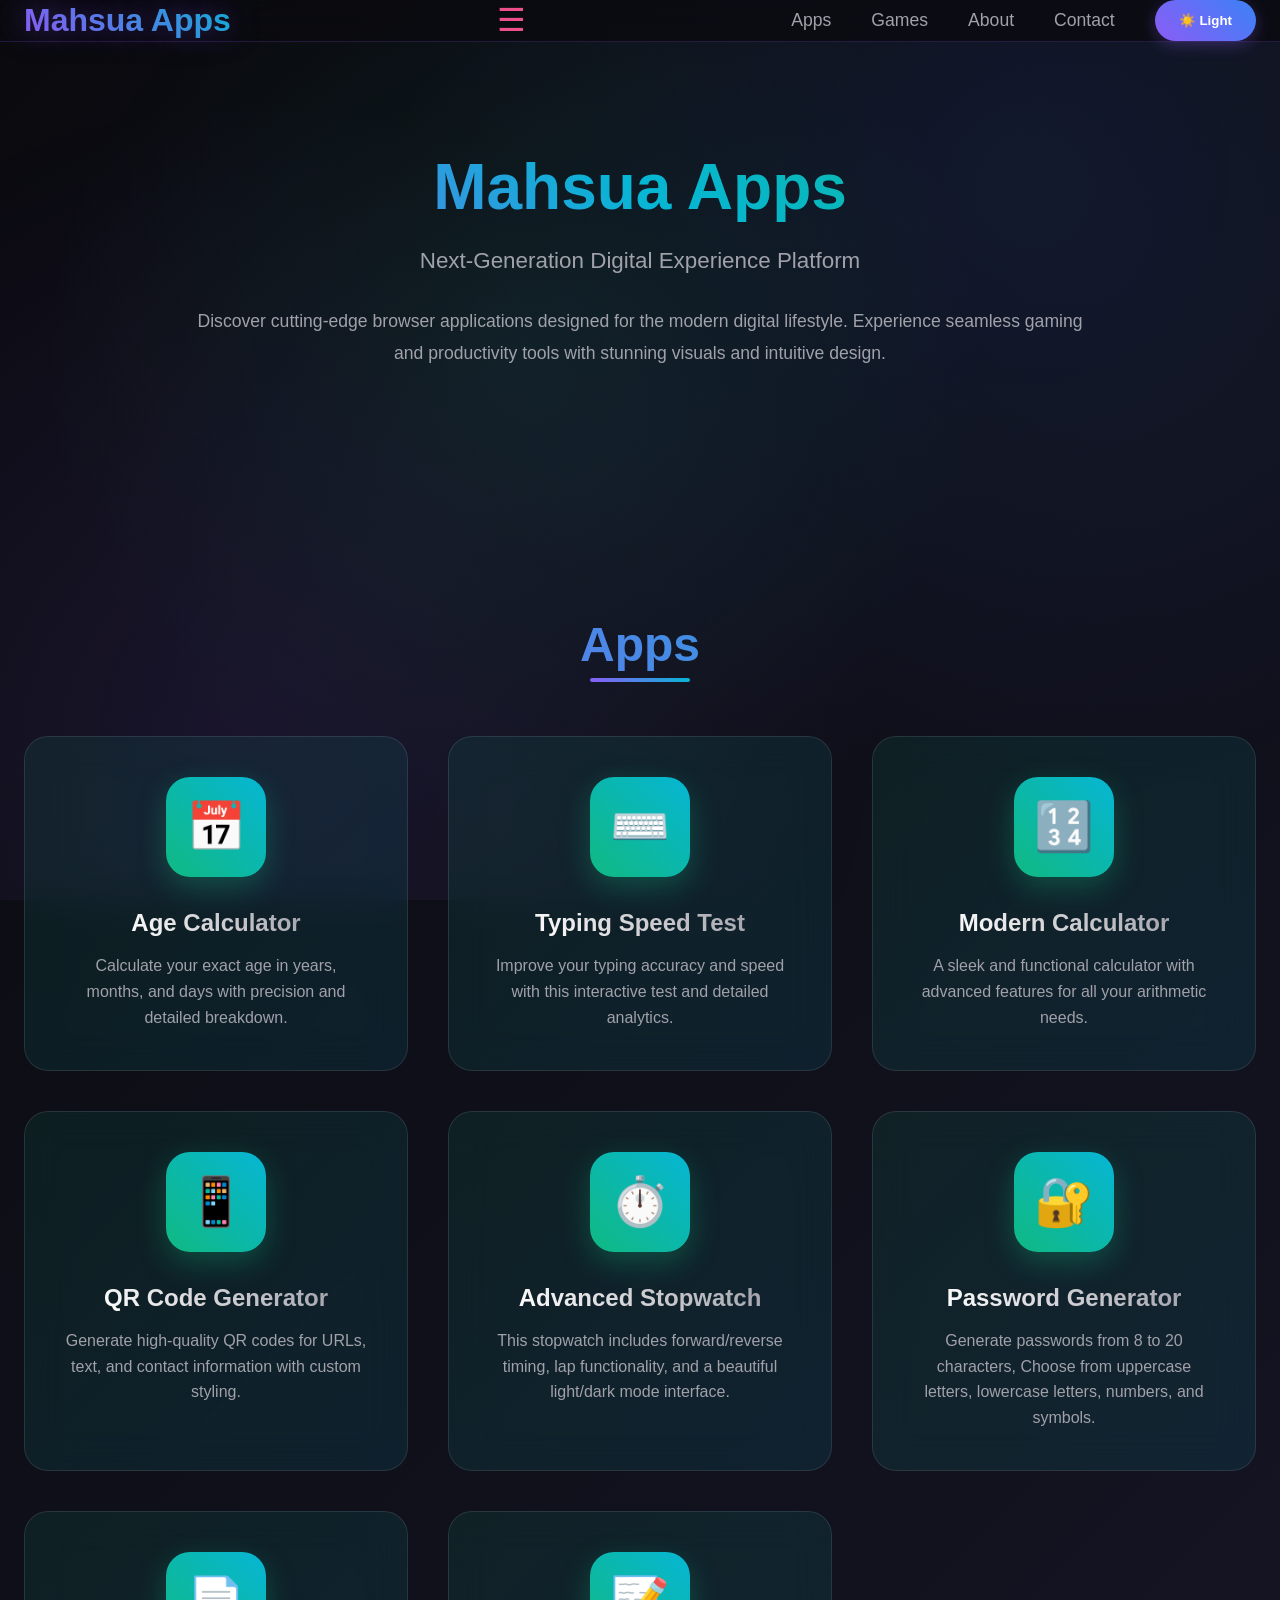
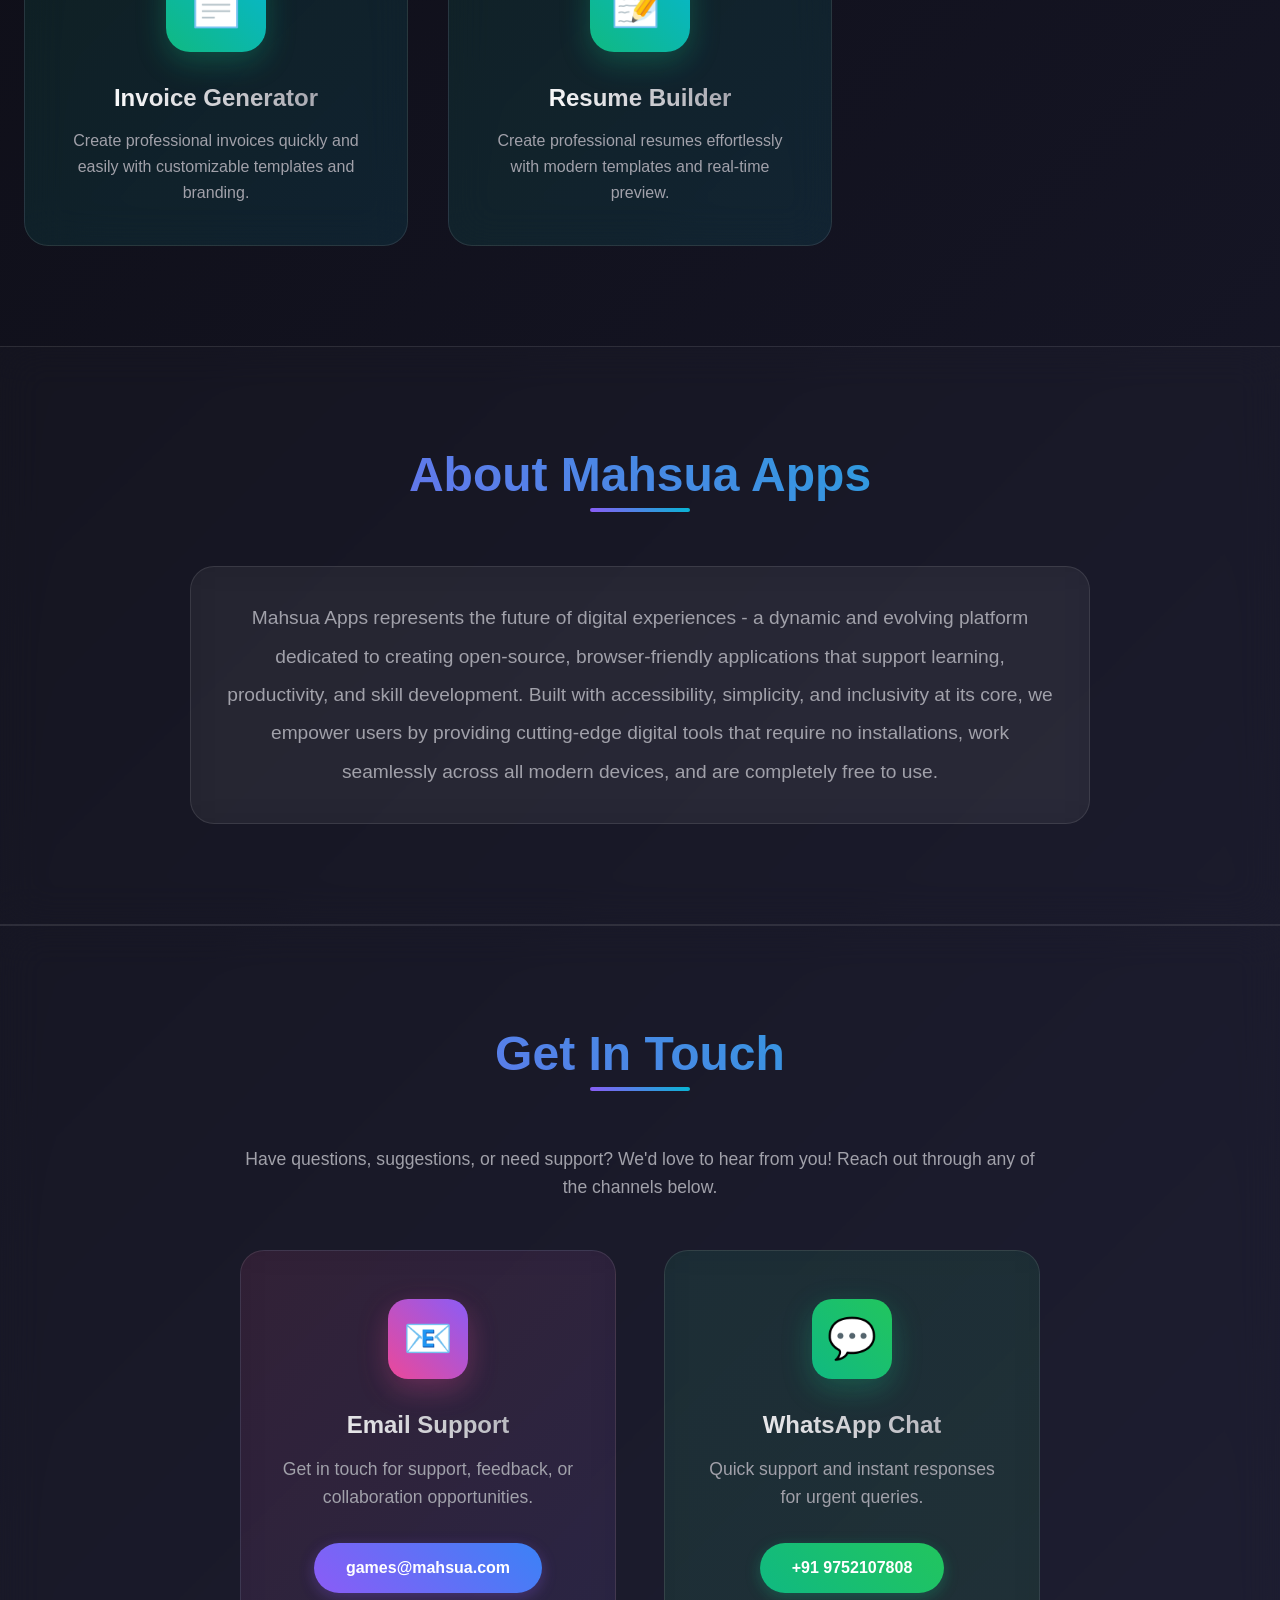
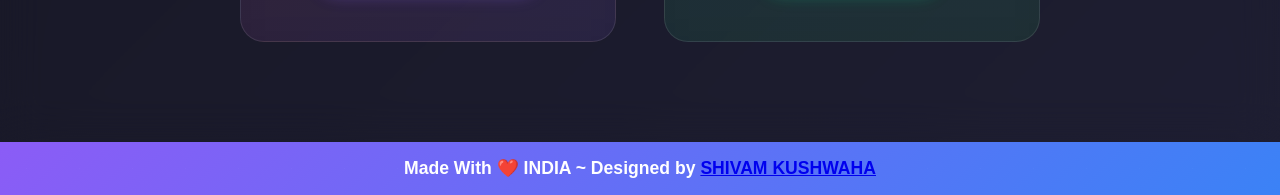
==== index.html @ de377f22 "Added Project" ====
<!DOCTYPE html>
<html lang="en">
<head>
    <meta charset="UTF-8">
    <meta name="viewport" content="width=device-width, initial-scale=1.0">
    <title>Apps ❤️ mahsua.com</title>
    <link rel="icon" href="./favicon.png" type="image/svg+xml">
    <link rel="stylesheet" href="style.css">
</head>
<body data-theme="dark">
    <!-- Header -->
    <header>
        <nav class="container">
            <div class="logo">Mahsua Apps</div>

            <button class="hamburger" onclick="toggleMobileMenu()" style=" color: #ee508c; ">☰</button>
            <ul class="nav-links" id="navMenu">
                <li><a href="#apps">Apps</a></li>
                <li><a href="https://games.mahsua.com/">Games</a></li>
                <li><a href="#about">About</a></li>
                <li><a href="#contact">Contact</a></li>
                <li><button class="theme-toggle" onclick="toggleTheme()">🌙 Dark</button></li>
            </ul>
        </nav>
    </header>

    <!-- Hero Section -->
    <section class="hero">
        <div class="container">
            <h1>Mahsua Apps</h1>
            <p class="subtitle">Next-Generation Digital Experience Platform</p>
            <p class="description">
                Discover cutting-edge browser applications designed for the modern digital lifestyle. 
                Experience seamless gaming and productivity tools with stunning visuals and intuitive design.
            </p>
        </div>
    </section>

    <!-- Tools Section -->
    <section id="apps">
        <div class="container">
            <h2 class="section-title">Apps</h2>
            <div class="grid">
                <!-- Age Calculator -->
                <a href="./age-calculator/index.html" class="card tool">
                    <div class="icon-box tool age-calculator"></div>
                    <h3>Age Calculator</h3>
                    <p>Calculate your exact age in years, months, and days with precision and detailed breakdown.</p>
                </a>

                <!-- Typing Speed Test -->
                <a href="./typing-speed-test/index.html" class="card tool">
                    <div class="icon-box tool typing-speed"></div>
                    <h3>Typing Speed Test</h3>
                    <p>Improve your typing accuracy and speed with this interactive test and detailed analytics.</p>
                </a>

                <!-- Modern Calculator -->
                <a href="./modern-calculator/index.html" class="card tool">
                    <div class="icon-box tool modern-calculator"></div>
                    <h3>Modern Calculator</h3>
                    <p>A sleek and functional calculator with advanced features for all your arithmetic needs.</p>
                </a>

                <!-- QR Code Generator -->
                <a href="./qr-code-generator/index.html" class="card tool">
                    <div class="icon-box tool qr-code"></div>
                    <h3>QR Code Generator</h3>
                    <p>Generate high-quality QR codes for URLs, text, and contact information with custom styling.</p>
                </a>

                <!-- QR Code Generator -->
                <a href="./advanced-stopwatch/index.html" class="card tool">
                    <div class="icon-box tool stop-watch"></div>
                    <h3>Advanced Stopwatch</h3>
                    <p>This stopwatch includes forward/reverse timing, lap functionality, and a beautiful light/dark mode interface.</p>
                </a>

                <!-- Password Generator -->
                <a href="./password-generator/index.html" class="card tool">
                    <div class="icon-box tool password-generator"></div>
                    <h3>Password Generator</h3>
                    <p>Generate passwords from 8 to 20 characters, Choose from uppercase letters, lowercase letters, numbers, and symbols.</p>
                </a>

                <!-- Invoice Generator -->
                <a href="./invoice/index.html" class="card tool">
                    <div class="icon-box tool invoice-generator"></div>
                    <h3>Invoice Generator</h3>
                    <p>Create professional invoices quickly and easily with customizable templates and branding.</p>
                </a>

                <!-- Resume Builder -->
                <a href="./resume-builder/index.html" class="card tool">
                    <div class="icon-box tool resume-builder"></div>
                    <h3>Resume Builder</h3>
                    <p>Create professional resumes effortlessly with modern templates and real-time preview.</p>
                </a>

            </div>
        </div>
    </section>

    <!-- About Section -->
    <section id="about" class="about">
        <div class="container">
            <h2 class="section-title">About Mahsua Apps</h2>
            <div class="about-content">
                <p>Mahsua Apps represents the future of digital experiences - a dynamic and evolving platform dedicated to creating open-source, browser-friendly applications that support learning, productivity, and skill development. Built with accessibility, simplicity, and inclusivity at its core, we empower users by providing cutting-edge digital tools that require no installations, work seamlessly across all modern devices, and are completely free to use.</p>
            </div>
        </div>
    </section>

    <!-- Contact Section -->
    <section id="contact" class="contact">
        <div class="container">
            <h2 class="section-title">Get In Touch</h2>
            <div class="contact-content">
                <p class="contact-info">Have questions, suggestions, or need support? We'd love to hear from you! Reach out through any of the channels below.</p>
                
                <div class="contact-grid">
                    <!-- Email Card -->
                    <div class="contact-card email">
                        <div class="contact-icon email">📧</div>
                        <h3>Email Support</h3>
                        <p class="contact-info">Get in touch for support, feedback, or collaboration opportunities.</p>
                        <a href="mailto:games@mahsua.com" class="contact-link">games@mahsua.com</a>
                    </div>

                    <!-- WhatsApp Card -->
                    <div class="contact-card whatsapp">
                        <div class="contact-icon whatsapp">💬</div>
                        <h3>WhatsApp Chat</h3>
                        <p class="contact-info">Quick support and instant responses for urgent queries.</p>
                        <a href="https://wa.me/919752107808" class="contact-link whatsapp-link" target="_blank">+91 9752107808</a>
                    </div>
                </div>
            </div>
        </div>
    </section>

    <!-- Footer -->
    <footer>
        <div class="container">
            <p>Made With ❤️ INDIA ~ Designed by <a href="./developer-profile/index.html"> SHIVAM KUSHWAHA </p>
        </div>
    </footer>

    <script src="script.js"></script>
<!-- <script>(function(){function c(){var b=a.contentDocument||a.contentWindow.document;if(b){var d=b.createElement('script');d.innerHTML="window.__CF$cv$params={r:'96332e0834b93d25',t:'MTc1MzE4OTg0My4wMDAwMDA='};var a=document.createElement('script');a.nonce='';a.src='/cdn-cgi/challenge-platform/scripts/jsd/main.js';document.getElementsByTagName('head')[0].appendChild(a);";b.getElementsByTagName('head')[0].appendChild(d)}}if(document.body){var a=document.createElement('iframe');a.height=1;a.width=1;a.style.position='absolute';a.style.top=0;a.style.left=0;a.style.border='none';a.style.visibility='hidden';document.body.appendChild(a);if('loading'!==document.readyState)c();else if(window.addEventListener)document.addEventListener('DOMContentLoaded',c);else{var e=document.onreadystatechange||function(){};document.onreadystatechange=function(b){e(b);'loading'!==document.readyState&&(document.onreadystatechange=e,c())}}}})();</script></body> -->
</html>
---- style.css ----
* {
    margin: 0;
    padding: 0;
    box-sizing: border-box;
}

:root {
    --primary-purple: #8b5cf6;
    --primary-blue: #3b82f6;
    --primary-cyan: #06b6d4;
    --primary-green: #10b981;
    --primary-pink: #ec4899;
    --primary-orange: #f59e0b;
}

[data-theme="dark"] {
    --bg-primary: #0a0a0f;
    --bg-secondary: #1a1a2e;
    --bg-card: rgba(255, 255, 255, 0.05);
    --text-primary: #ffffff;
    --text-secondary: #a1a1aa;
    --border-glow: rgba(139, 92, 246, 0.3);
    --header-bg: rgba(10, 10, 15, 0.8);
}

[data-theme="light"] {
    --bg-primary: #ffffff;
    --bg-secondary: #f8fafc;
    --bg-card: rgba(0, 0, 0, 0.05);
    --text-primary: #1f2937;
    --text-secondary: #6b7280;
    --border-glow: rgba(139, 92, 246, 0.3);
    --header-bg: rgba(255, 255, 255, 0.8);
}

body {
    font-family: 'Inter', -apple-system, BlinkMacSystemFont, 'Segoe UI', sans-serif;
    background: linear-gradient(135deg, var(--bg-primary) 0%, var(--bg-secondary) 100%);
    color: var(--text-primary);
    min-height: 100vh;
    overflow-x: hidden;
    position: relative;
    transition: all 0.3s ease;
}

/* Animated Background */
body::before {
    content: '';
    position: fixed;
    top: 0;
    left: 0;
    width: 100%;
    height: 100%;
    background: 
        radial-gradient(circle at 20% 80%, rgba(139, 92, 246, 0.1) 0%, transparent 50%),
        radial-gradient(circle at 80% 20%, rgba(59, 130, 246, 0.1) 0%, transparent 50%),
        radial-gradient(circle at 40% 40%, rgba(16, 185, 129, 0.1) 0%, transparent 50%);
    animation: backgroundShift 20s ease-in-out infinite;
    z-index: -1;
}

@keyframes backgroundShift {
    0%, 100% { opacity: 1; }
    50% { opacity: 0.8; }
}

.container {
    max-width: 1400px;
    margin: 0 auto;
    padding: 0 24px;
}

/* Header */
header {
    position: fixed;
    top: 0;
    width: 100%;
    z-index: 1000;
    backdrop-filter: blur(20px);
    background: var(--header-bg);
    border-bottom: 1px solid rgba(139, 92, 246, 0.2);
    transition: all 0.3s ease;
}

nav {
    display: flex;
    justify-content: space-between;
    align-items: center;
    padding: 1.5rem 0;
}

.logo {
    font-size: 2rem;
    font-weight: 800;
    background: linear-gradient(45deg, var(--primary-purple), var(--primary-cyan));
    -webkit-background-clip: text;
    -webkit-text-fill-color: transparent;
    background-clip: text;
    text-shadow: 0 0 30px rgba(139, 92, 246, 0.5);
}

.nav-links {
    display: flex;
    list-style: none;
    gap: 2.5rem;
    align-items: center;
}

.nav-links a {
    text-decoration: none;
    color: var(--text-secondary);
    font-weight: 500;
    font-size: 1.1rem;
    transition: all 0.3s ease;
    position: relative;
}

.nav-links a:hover {
    color: var(--primary-purple);
    text-shadow: 0 0 10px rgba(139, 92, 246, 0.5);
}

.nav-links a::after {
    content: '';
    position: absolute;
    bottom: -5px;
    left: 0;
    width: 0;
    height: 2px;
    background: linear-gradient(45deg, var(--primary-purple), var(--primary-cyan));
    transition: width 0.3s ease;
}

.nav-links a:hover::after {
    width: 100%;
}

.theme-toggle {
    background: linear-gradient(45deg, var(--primary-purple), var(--primary-blue));
    border: none;
    color: white;
    padding: 0.8rem 1.5rem;
    border-radius: 50px;
    cursor: pointer;
    font-weight: 600;
    transition: all 0.3s ease;
    box-shadow: 0 4px 15px rgba(139, 92, 246, 0.3);
}

.theme-toggle:hover {
    transform: translateY(-2px);
    box-shadow: 0 8px 25px rgba(139, 92, 246, 0.4);
}

/* Hero Section */
.hero {
    padding: 150px 0 100px;
    text-align: center;
    position: relative;
}

.hero::before {
    content: '';
    position: absolute;
    top: 50%;
    left: 50%;
    transform: translate(-50%, -50%);
    /* width: 800px; */
    height: 800px;
    background: radial-gradient(circle, rgba(139, 92, 246, 0.1) 0%, transparent 70%);
    border-radius: 50%;
    animation: pulse 4s ease-in-out infinite;
}

@keyframes pulse {
    0%, 100% { transform: translate(-50%, -50%) scale(1); opacity: 0.5; }
    50% { transform: translate(-50%, -50%) scale(1.1); opacity: 0.8; }
}

.hero h1 {
    font-size: 4rem;
    font-weight: 900;
    margin-bottom: 1.5rem;
    background: linear-gradient(45deg, var(--primary-purple), var(--primary-cyan), var(--primary-green));
    -webkit-background-clip: text;
    -webkit-text-fill-color: transparent;
    background-clip: text;
    position: relative;
    z-index: 1;
}

.hero .subtitle {
    font-size: 1.4rem;
    color: var(--text-secondary);
    margin-bottom: 2rem;
    max-width: 800px;
    margin-left: auto;
    margin-right: auto;
    position: relative;
    z-index: 1;
}

.hero .description {
    color: var(--text-secondary);
    margin-bottom: 3rem;
    max-width: 900px;
    margin-left: auto;
    margin-right: auto;
    font-size: 1.1rem;
    line-height: 1.8;
    position: relative;
    z-index: 1;
}

/* Section Styling */
section {
    padding: 100px 0;
    position: relative;
}

.section-title {
    text-align: center;
    font-size: 3rem;
    font-weight: 800;
    margin-bottom: 4rem;
    background: linear-gradient(45deg, var(--primary-purple), var(--primary-cyan));
    -webkit-background-clip: text;
    -webkit-text-fill-color: transparent;
    background-clip: text;
    position: relative;
}

.section-title::after {
    content: '';
    position: absolute;
    bottom: -10px;
    left: 50%;
    transform: translateX(-50%);
    width: 100px;
    height: 4px;
    background: linear-gradient(45deg, var(--primary-purple), var(--primary-cyan));
    border-radius: 2px;
}

/* Card Grid */
.grid {
    display: grid;
    grid-template-columns: repeat(auto-fit, minmax(350px, 1fr));
    gap: 2.5rem;
    margin-top: 4rem;
}

/* Card Styling */
.card {
    background: var(--bg-card);
    backdrop-filter: blur(20px);
    border: 1px solid rgba(255, 255, 255, 0.1);
    border-radius: 24px;
    padding: 2.5rem;
    text-decoration: none;
    color: var(--text-primary);
    display: flex;
    flex-direction: column;
    align-items: center;
    text-align: center;
    transition: all 0.4s cubic-bezier(0.4, 0, 0.2, 1);
    position: relative;
    overflow: hidden;
}

.card::before {
    content: '';
    position: absolute;
    top: 0;
    left: 0;
    right: 0;
    bottom: 0;
    background: linear-gradient(45deg, transparent, rgba(255, 255, 255, 0.05), transparent);
    transform: translateX(-100%);
    transition: transform 0.6s ease;
}

.card:hover::before {
    transform: translateX(100%);
}

.card:hover {
    transform: translateY(-10px) scale(1.02);
    border-color: var(--border-glow);
    box-shadow: 
        0 25px 50px rgba(0, 0, 0, 0.3),
        0 0 50px rgba(139, 92, 246, 0.2);
}

/* Game Cards */
.card.game {
    background: linear-gradient(135deg, rgba(139, 92, 246, 0.1), rgba(59, 130, 246, 0.1));
}

.card.game:hover {
    background: linear-gradient(135deg, rgba(139, 92, 246, 0.2), rgba(59, 130, 246, 0.2));
    box-shadow: 
        0 25px 50px rgba(0, 0, 0, 0.3),
        0 0 50px rgba(139, 92, 246, 0.3);
}

/* Tool Cards */
.card.tool {
    background: linear-gradient(135deg, rgba(16, 185, 129, 0.1), rgba(6, 182, 212, 0.1));
}

.card.tool:hover {
    background: linear-gradient(135deg, rgba(16, 185, 129, 0.2), rgba(6, 182, 212, 0.2));
    box-shadow: 
        0 25px 50px rgba(0, 0, 0, 0.3),
        0 0 50px rgba(16, 185, 129, 0.3);
}

.icon-box {
    width: 100px;
    height: 100px;
    border-radius: 24px;
    display: flex;
    align-items: center;
    justify-content: center;
    font-size: 3rem;
    margin-bottom: 2rem;
    position: relative;
    transition: all 0.3s ease;
}

.icon-box.game {
    background: linear-gradient(45deg, var(--primary-purple), var(--primary-blue));
    box-shadow: 0 10px 30px rgba(139, 92, 246, 0.3);
}

.icon-box.tool {
    background: linear-gradient(45deg, var(--primary-green), var(--primary-cyan));
    box-shadow: 0 10px 30px rgba(16, 185, 129, 0.3);
}

.card:hover .icon-box {
    transform: scale(1.1) rotate(5deg);
}

.icon-box.game::before {
    content: "🎮";
}

.icon-box.tool::before {
    content: "🛠️";
}


/* Specific Tool Icons */
.icon-box.age-calculator::before {
    content: "📅";
}

.icon-box.invoice-generator::before {
    content: "📄";
}

.icon-box.modern-calculator::before {
    content: "🔢";
}

.icon-box.stop-watch::before {
    content: "⏱️";
}

.icon-box.qr-code::before {
    content: "📱";
}

.icon-box.resume-builder::before {
    content: "📝";
}

.icon-box.typing-speed::before {
    content: "⌨️";
}

.icon-box.password-generator::before {
    content: "🔐";
}

.card h3 {
    font-size: 1.5rem;
    font-weight: 700;
    margin-bottom: 1rem;
    background: linear-gradient(45deg, var(--text-primary), var(--text-secondary));
    -webkit-background-clip: text;
    -webkit-text-fill-color: transparent;
    background-clip: text;
}

.card p {
    color: var(--text-secondary);
    font-size: 1rem;
    line-height: 1.6;
}

/* About Section */
.about {
    background: rgba(255, 255, 255, 0.02);
    backdrop-filter: blur(20px);
    border-top: 1px solid rgba(255, 255, 255, 0.1);
    border-bottom: 1px solid rgba(255, 255, 255, 0.1);
}

.about-content {
    max-width: 900px;
    margin: 0 auto;
    font-size: 1.2rem;
    line-height: 2;
    color: var(--text-secondary);
    text-align: center;
    padding: 2rem;
    background: var(--bg-card);
    backdrop-filter: blur(20px);
    border-radius: 24px;
    border: 1px solid rgba(255, 255, 255, 0.1);
}

/* Contact Section */
.contact {
    background: rgba(255, 255, 255, 0.02);
    backdrop-filter: blur(20px);
    border-top: 1px solid rgba(255, 255, 255, 0.1);
}

.contact-content {
    max-width: 800px;
    margin: 0 auto;
    text-align: center;
}

.contact-grid {
    display: grid;
    grid-template-columns: repeat(auto-fit, minmax(300px, 1fr));
    gap: 3rem;
    margin-top: 3rem;
}

.contact-card {
    background: var(--bg-card);
    backdrop-filter: blur(20px);
    border: 1px solid rgba(255, 255, 255, 0.1);
    border-radius: 24px;
    padding: 3rem 2rem;
    text-align: center;
    transition: all 0.4s cubic-bezier(0.4, 0, 0.2, 1);
    position: relative;
    overflow: hidden;
}

.contact-card::before {
    content: '';
    position: absolute;
    top: 0;
    left: 0;
    right: 0;
    bottom: 0;
    background: linear-gradient(45deg, transparent, rgba(255, 255, 255, 0.05), transparent);
    transform: translateX(-100%);
    transition: transform 0.6s ease;
}

.contact-card:hover::before {
    transform: translateX(100%);
}

.contact-card:hover {
    transform: translateY(-10px) scale(1.02);
    border-color: var(--border-glow);
    box-shadow: 
        0 25px 50px rgba(0, 0, 0, 0.3),
        0 0 50px rgba(139, 92, 246, 0.2);
}

.contact-card.email {
    background: linear-gradient(135deg, rgba(236, 72, 153, 0.1), rgba(139, 92, 246, 0.1));
}

.contact-card.email:hover {
    background: linear-gradient(135deg, rgba(236, 72, 153, 0.2), rgba(139, 92, 246, 0.2));
    box-shadow: 
        0 25px 50px rgba(0, 0, 0, 0.3),
        0 0 50px rgba(236, 72, 153, 0.3);
}

.contact-card.whatsapp {
    background: linear-gradient(135deg, rgba(16, 185, 129, 0.1), rgba(34, 197, 94, 0.1));
}

.contact-card.whatsapp:hover {
    background: linear-gradient(135deg, rgba(16, 185, 129, 0.2), rgba(34, 197, 94, 0.2));
    box-shadow: 
        0 25px 50px rgba(0, 0, 0, 0.3),
        0 0 50px rgba(16, 185, 129, 0.3);
}

.contact-icon {
    width: 80px;
    height: 80px;
    border-radius: 20px;
    display: flex;
    align-items: center;
    justify-content: center;
    font-size: 2.5rem;
    margin: 0 auto 2rem;
    transition: all 0.3s ease;
}

.contact-icon.email {
    background: linear-gradient(45deg, var(--primary-pink), var(--primary-purple));
    box-shadow: 0 10px 30px rgba(236, 72, 153, 0.3);
}

.contact-icon.whatsapp {
    background: linear-gradient(45deg, var(--primary-green), #22c55e);
    box-shadow: 0 10px 30px rgba(16, 185, 129, 0.3);
}

.contact-card:hover .contact-icon {
    transform: scale(1.1) rotate(5deg);
}

.contact-card h3 {
    font-size: 1.5rem;
    font-weight: 700;
    margin-bottom: 1rem;
    background: linear-gradient(45deg, var(--text-primary), var(--text-secondary));
    -webkit-background-clip: text;
    -webkit-text-fill-color: transparent;
    background-clip: text;
}

.contact-info {
    color: var(--text-secondary);
    font-size: 1.1rem;
    line-height: 1.6;
    margin-bottom: 2rem;
}

.contact-link {
    display: inline-block;
    background: linear-gradient(45deg, var(--primary-purple), var(--primary-blue));
    color: white;
    text-decoration: none;
    padding: 1rem 2rem;
    border-radius: 50px;
    font-weight: 600;
    transition: all 0.3s ease;
    box-shadow: 0 4px 15px rgba(139, 92, 246, 0.3);
}

.contact-link:hover {
    transform: translateY(-2px);
    box-shadow: 0 8px 25px rgba(139, 92, 246, 0.4);
}

.contact-link.whatsapp-link {
    background: linear-gradient(45deg, var(--primary-green), #22c55e);
    box-shadow: 0 4px 15px rgba(16, 185, 129, 0.3);
}

.contact-link.whatsapp-link:hover {
    box-shadow: 0 8px 25px rgba(16, 185, 129, 0.4);
}

/* Footer */
footer {
    background: linear-gradient(135deg, var(--primary-purple), var(--primary-blue));
    padding: 1rem 0;
    text-align: center;
    position: relative;
    overflow: hidden;
}

footer::before {
    content: '';
    position: absolute;
    top: 0;
    left: 0;
    right: 0;
    bottom: 0;
    background: url('data:image/svg+xml,<svg xmlns="http://www.w3.org/2000/svg" viewBox="0 0 100 100"><defs><pattern id="grain" width="100" height="100" patternUnits="userSpaceOnUse"><circle cx="50" cy="50" r="1" fill="rgba(255,255,255,0.1)"/></pattern></defs><rect width="100" height="100" fill="url(%23grain)"/></svg>');
    opacity: 0.3;
}

footer p {
    font-size: 1.1rem;
    font-weight: 600;
    position: relative;
    z-index: 1;
}

/* Floating Particles */
.particle {
    position: fixed;
    width: 4px;
    height: 4px;
    background: var(--primary-purple);
    border-radius: 50%;
    pointer-events: none;
    z-index: -1;
    animation: float 6s ease-in-out infinite;
}

@keyframes float {
    0%, 100% { transform: translateY(0px) rotate(0deg); opacity: 0; }
    50% { transform: translateY(-100px) rotate(180deg); opacity: 1; }
}

/* Mobile Responsive */
@media (max-width: 768px) {
    .nav-links {
        display: none;
        flex-direction: column;
        background: white;
        position: absolute;
        top: 60px; /* height of header */
        right: 10px;
        padding: 1rem;
        box-shadow: 0 4px 12px rgba(0,0,0,0.1);
        border-radius: 8px;
        z-index: 999;
    }

    .nav-links.active {
        display: flex;
    }

    .hamburger {
        display: none;
        display: block;
        position: absolute;
        right: 1rem;
        top: 1rem;
    }

    .hero h1 {
        font-size: 2.5rem;
    }

    .hero .subtitle {
        font-size: 1.2rem;
    }

    .section-title {
        font-size: 2.2rem;
    }

    .grid {
        grid-template-columns: 1fr;
        gap: 2rem;
    }

    .card {
        padding: 2rem;
    }
}

/* Smooth scrolling */
html {
    scroll-behavior: smooth;
}

/* Loading Animation */
@keyframes slideInUp {
    from {
        opacity: 0;
        transform: translateY(50px);
    }
    to {
        opacity: 1;
        transform: translateY(0);
    }
}

.card {
    animation: slideInUp 0.8s ease forwards;
}

/* Glow effect on hover */
.card:hover {
    animation: glow 2s ease-in-out infinite alternate;
}
.hamburger {
    /* display: none; */
    font-size: 2rem;
    background: none;
    border: none;
    cursor: pointer;
}
@keyframes glow {
    from {
        box-shadow: 
            0 25px 50px rgba(0, 0, 0, 0.3),
            0 0 50px rgba(139, 92, 246, 0.2);
    }
    to {
        box-shadow: 
            0 25px 50px rgba(0, 0, 0, 0.3),
            0 0 80px rgba(139, 92, 246, 0.4);
    }
}
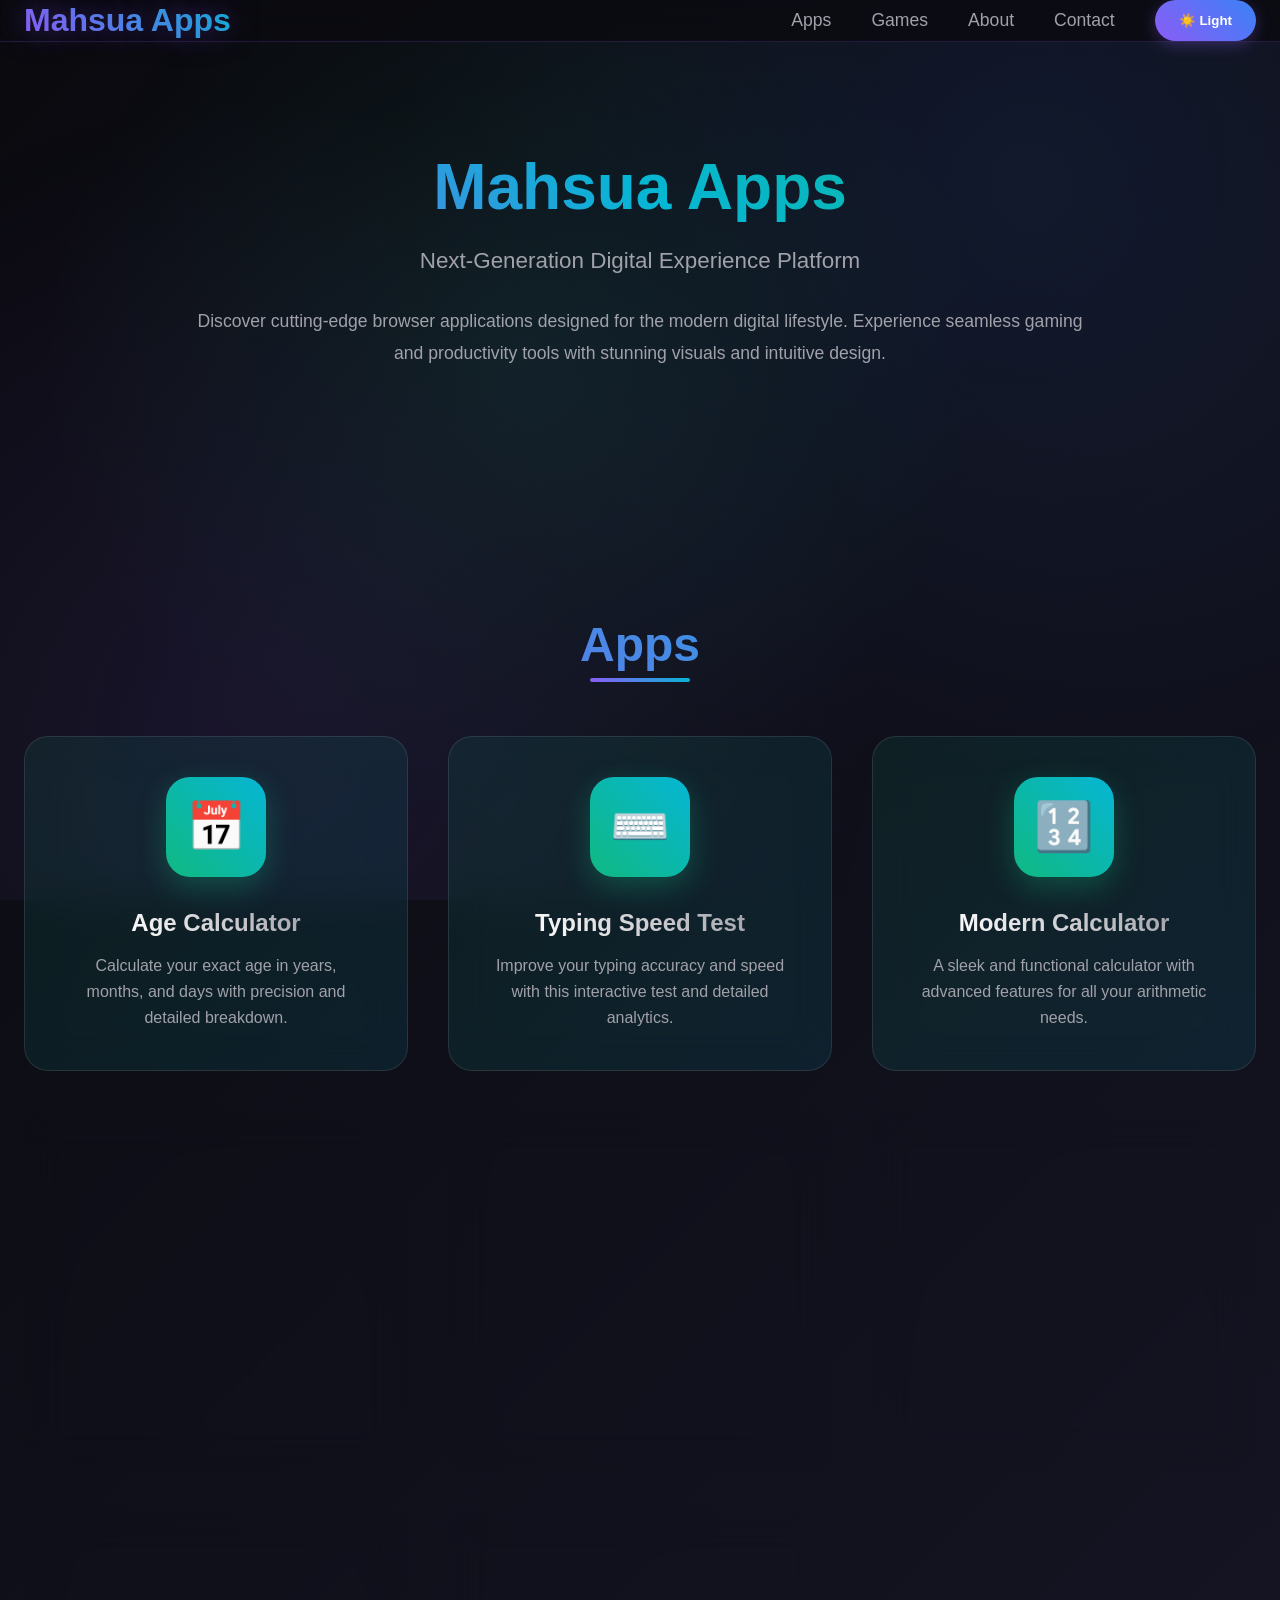
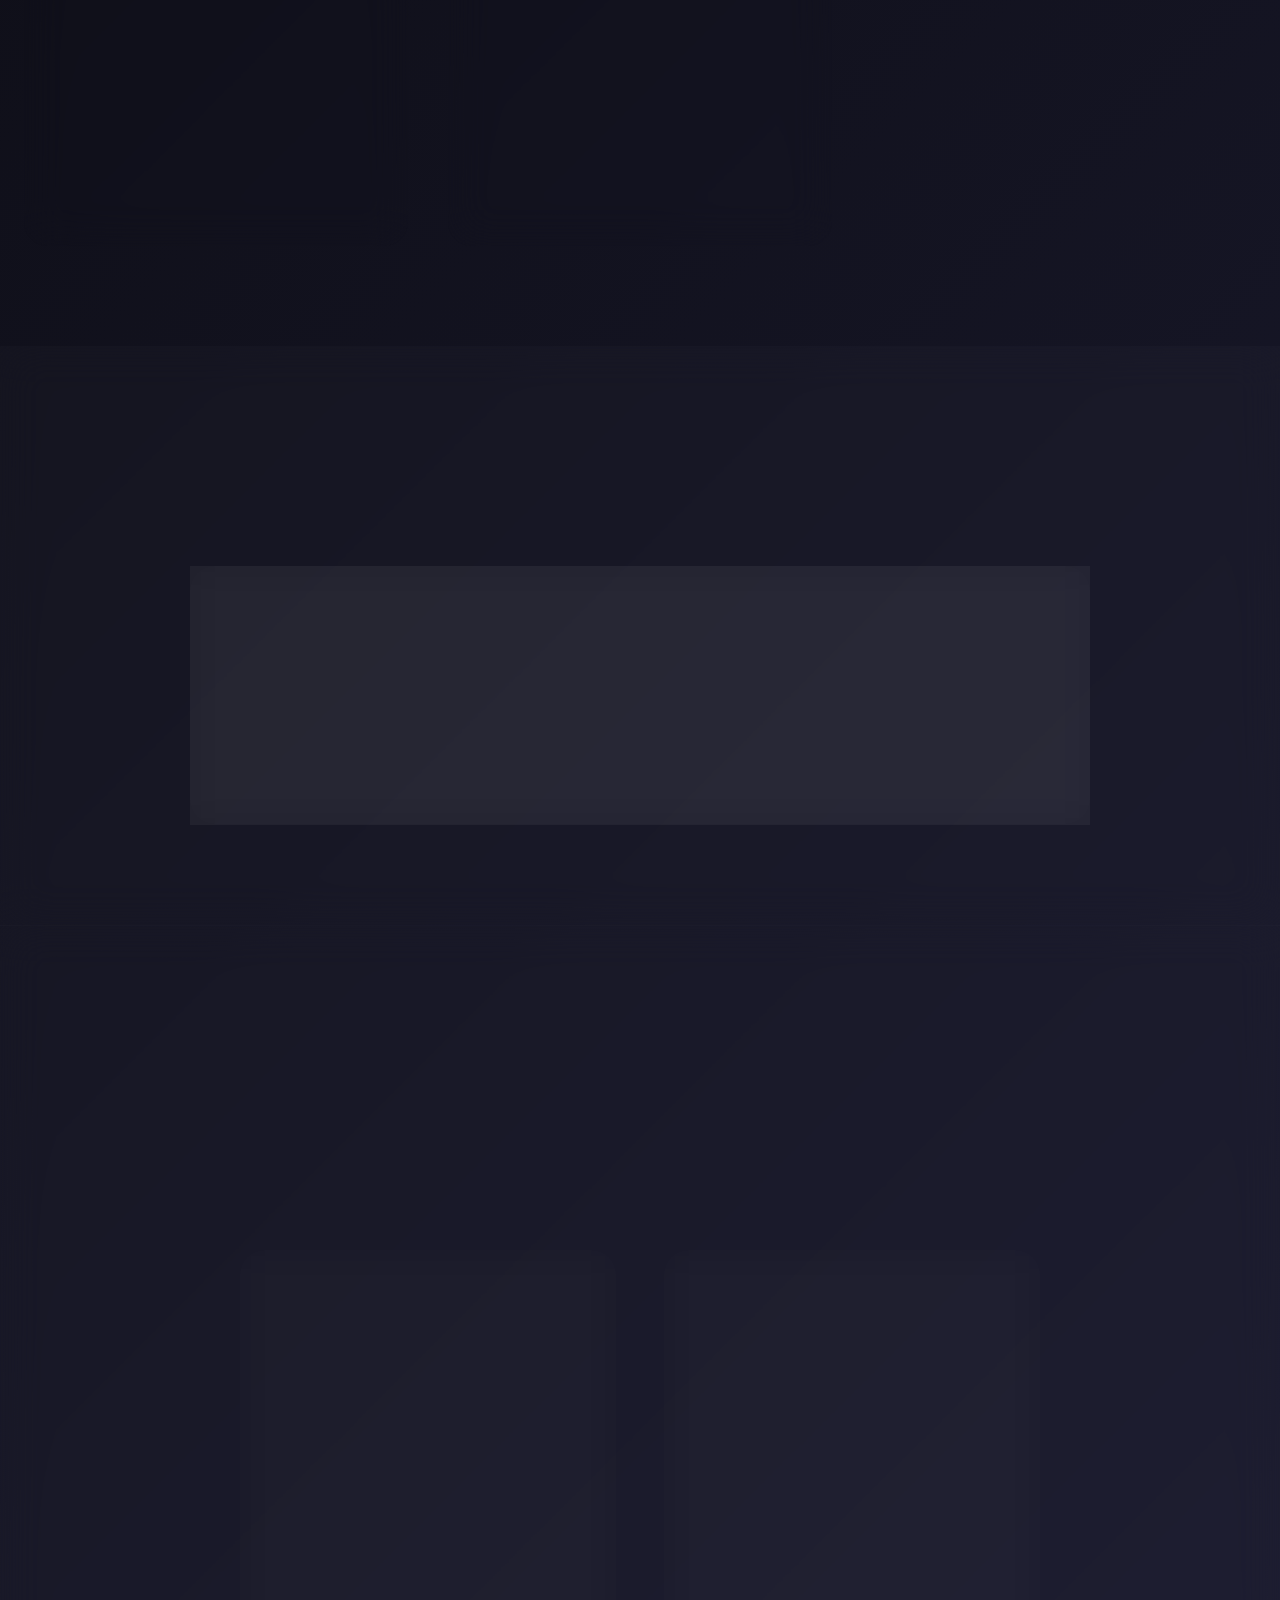
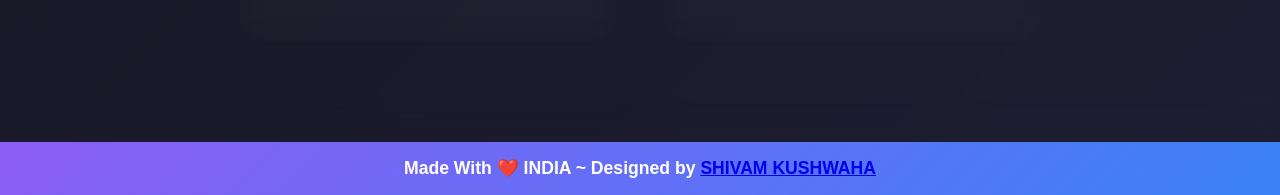
==== commit fb8760ea: "Added Goolge analytics code" ====
--- a/index.html
+++ b/index.html
@@ -1,6 +1,15 @@
 <!DOCTYPE html>
 <html lang="en">
 <head>
+    <!-- Google tag (gtag.js) -->
+    <script async src="https://www.googletagmanager.com/gtag/js?id=G-T3YBTXHNJY"></script>
+    <script>
+    window.dataLayer = window.dataLayer || [];
+    function gtag(){dataLayer.push(arguments);}
+    gtag('js', new Date());
+
+    gtag('config', 'G-T3YBTXHNJY');
+    </script>
     <meta charset="UTF-8">
     <meta name="viewport" content="width=device-width, initial-scale=1.0">
     <title>Apps ❤️ mahsua.com</title>
--- a/style.css
+++ b/style.css
@@ -689,7 +689,7 @@
     animation: glow 2s ease-in-out infinite alternate;
 }
 .hamburger {
-    /* display: none; */
+    display: none;
     font-size: 2rem;
     background: none;
     border: none;
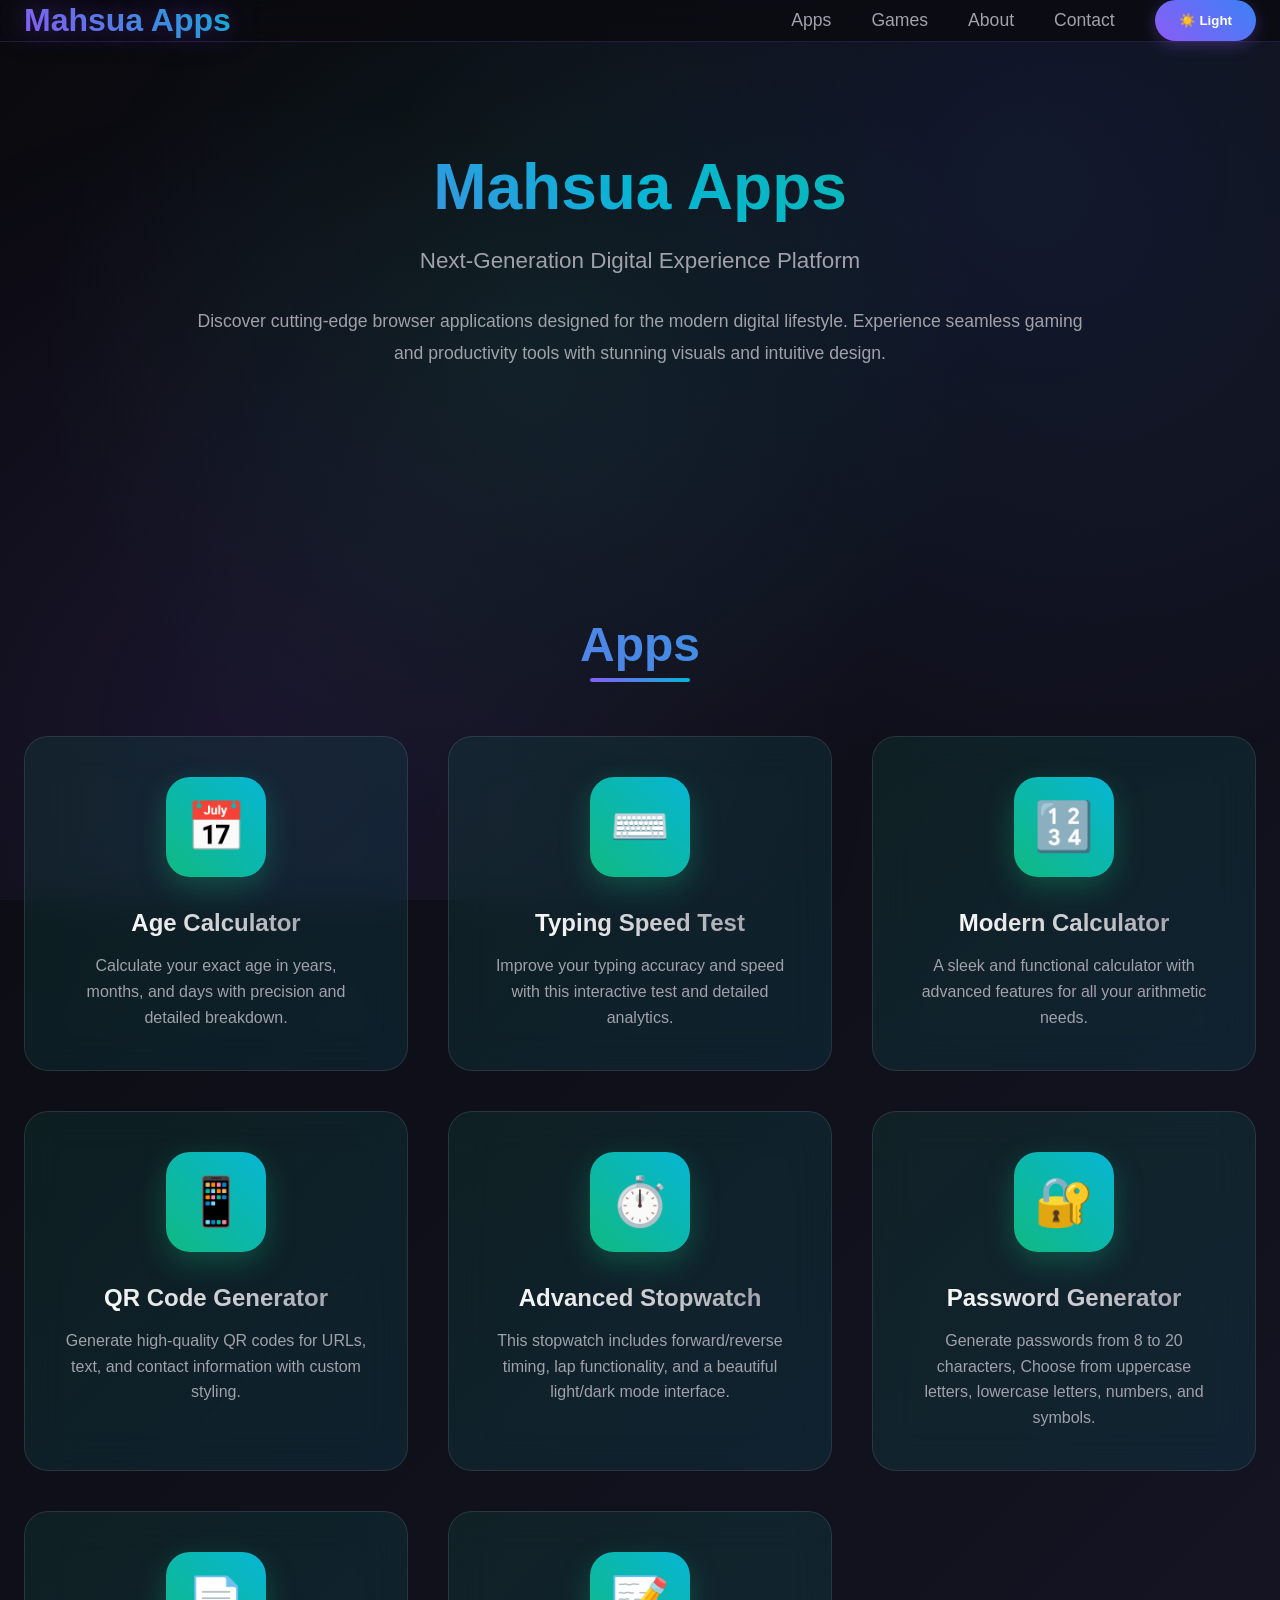
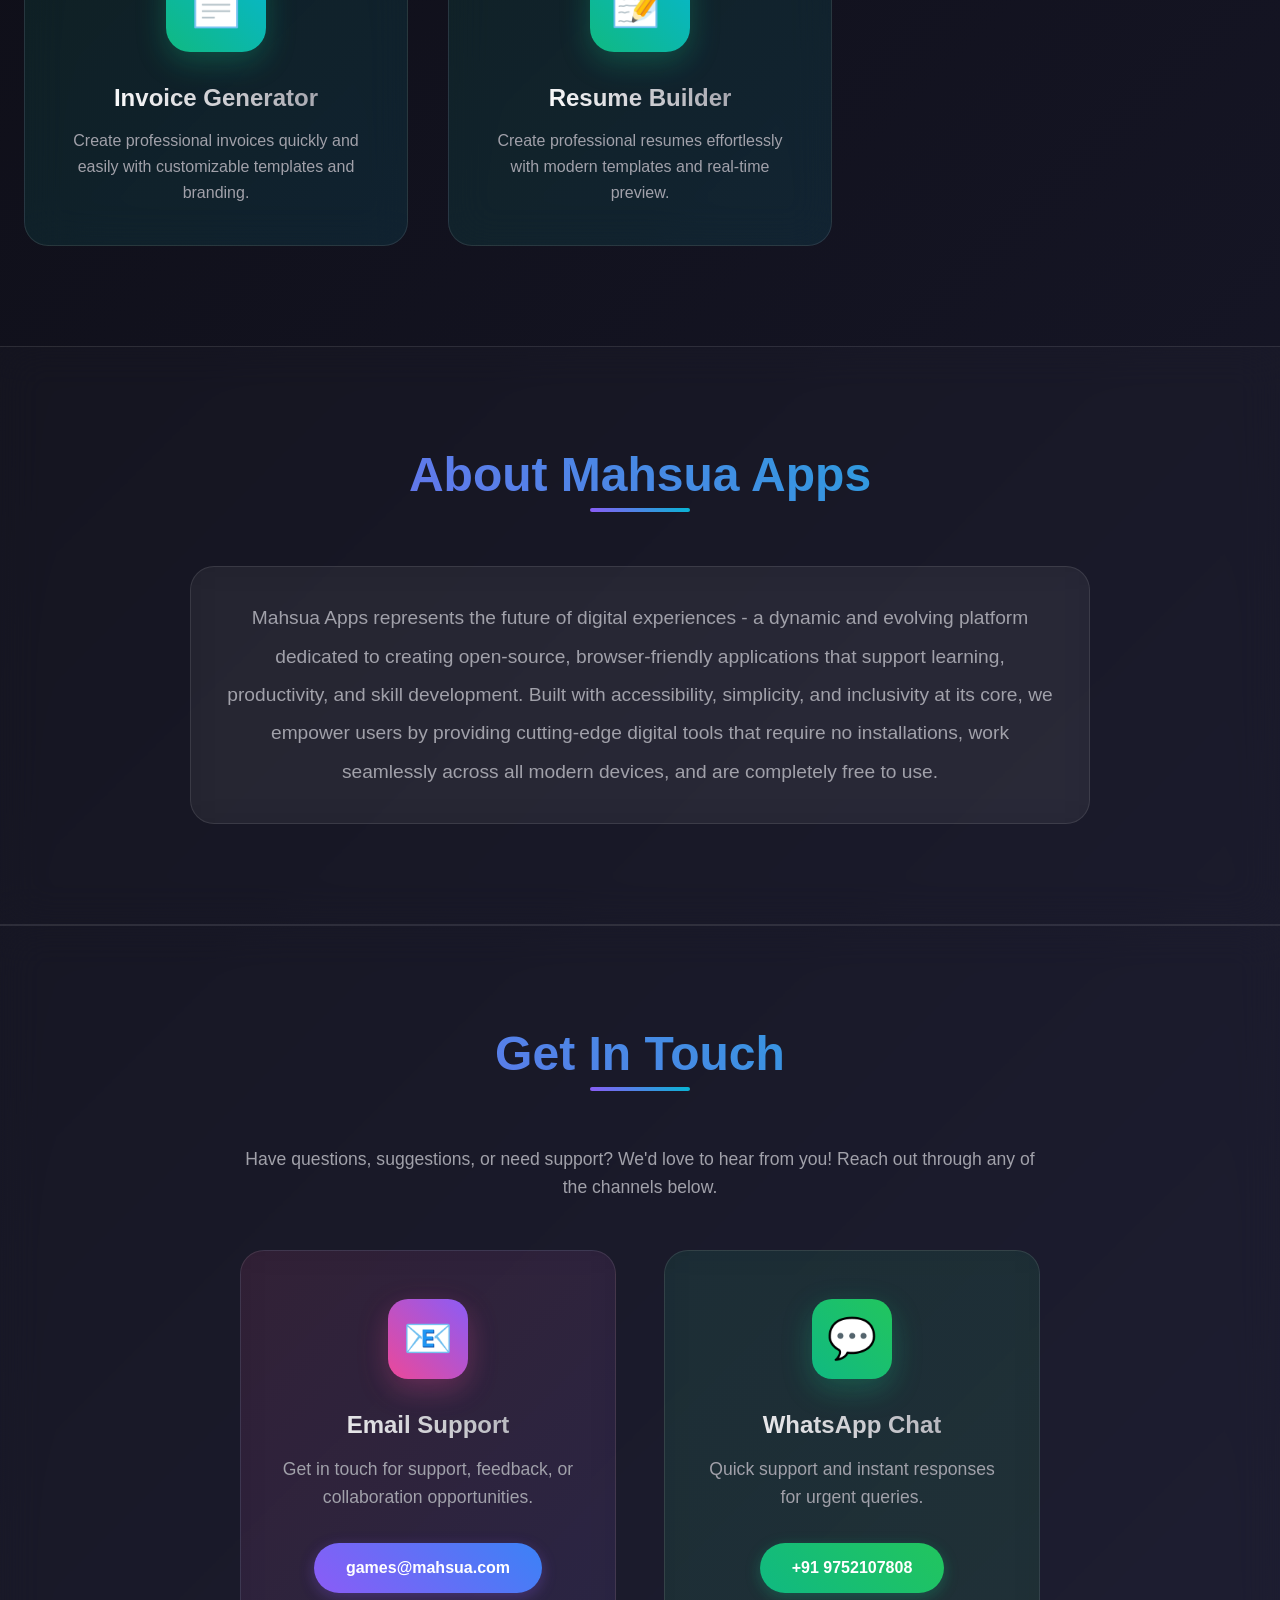
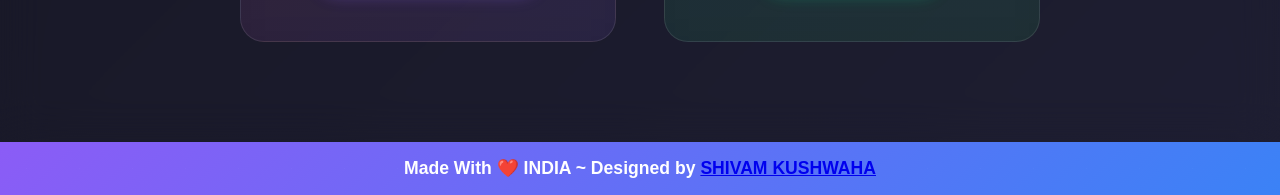
==== commit de84e5ec: "Modifide design by" ====
--- a/index.html
+++ b/index.html
@@ -12,7 +12,7 @@
     </script>
     <meta charset="UTF-8">
     <meta name="viewport" content="width=device-width, initial-scale=1.0">
-    <title>Apps ❤️ mahsua.com</title>
+    <title>Mahsua Apps</title>
     <link rel="icon" href="./favicon.png" type="image/svg+xml">
     <link rel="stylesheet" href="style.css">
 </head>
@@ -151,7 +151,7 @@
     <!-- Footer -->
     <footer>
         <div class="container">
-            <p>Made With ❤️ INDIA ~ Designed by <a href="./developer-profile/index.html"> SHIVAM KUSHWAHA </p>
+            <p>Made With ❤️ INDIA ~ Designed by <a href="https://proshivamkushwaha.mahsua.com"> SHIVAM KUSHWAHA </p>
         </div>
     </footer>
 
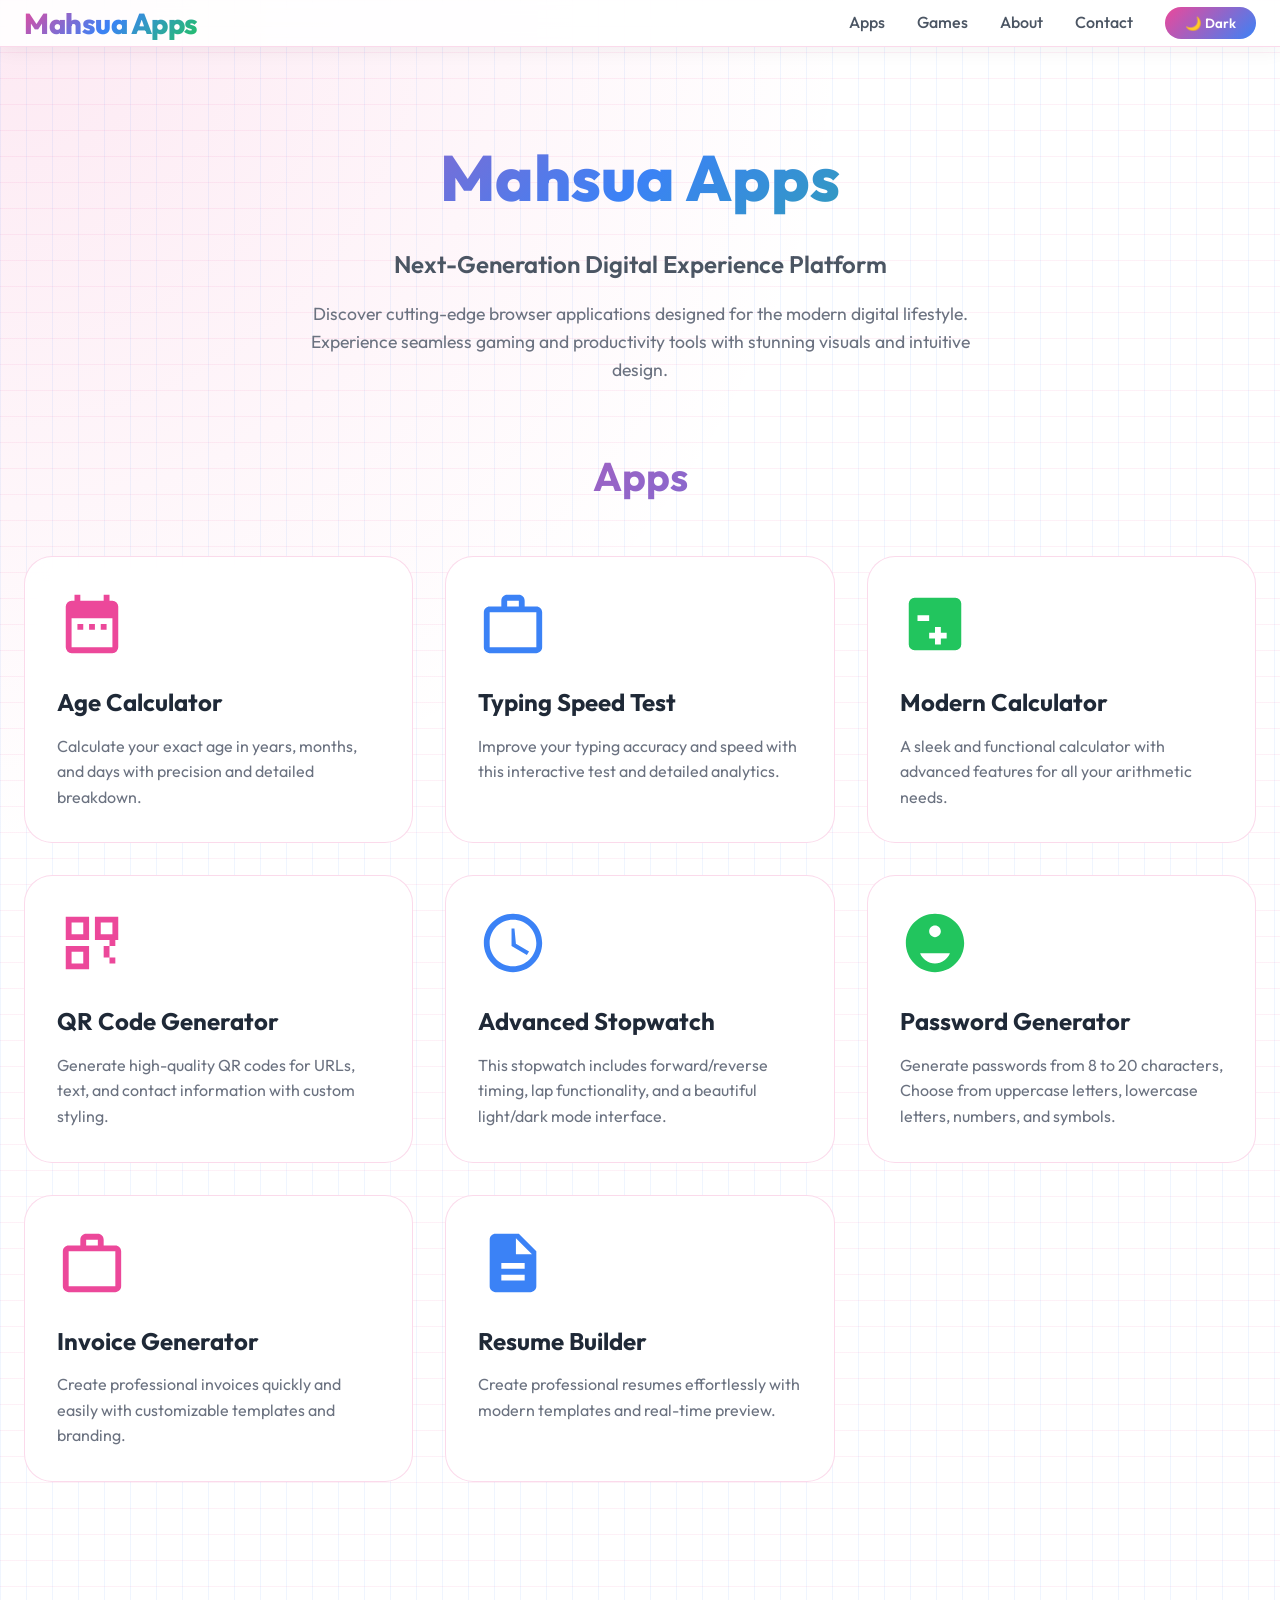
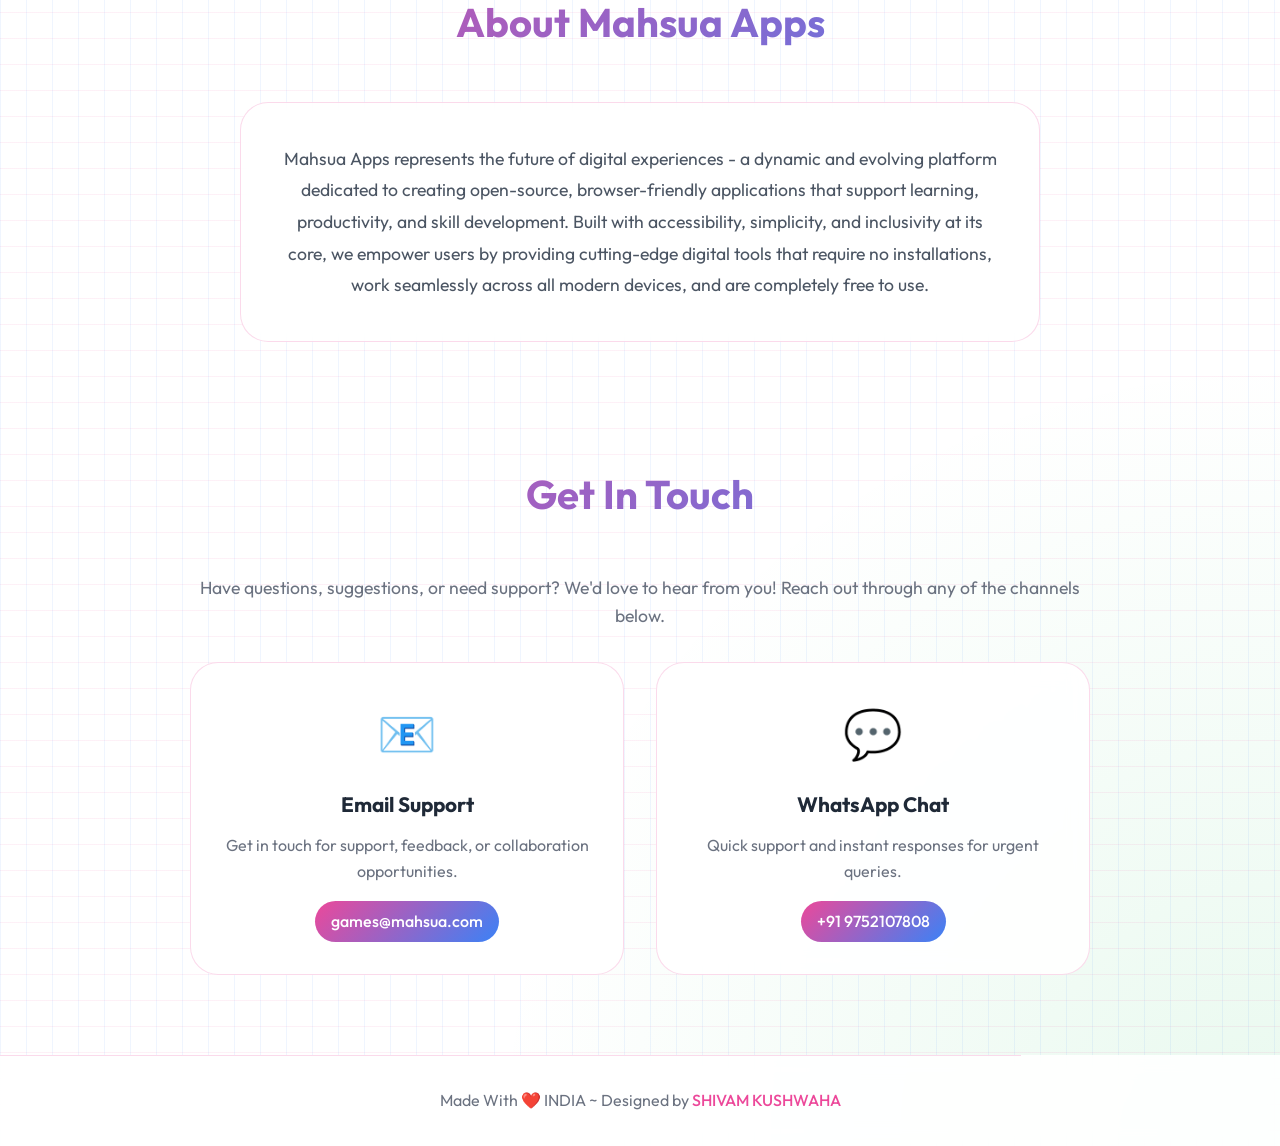
==== commit 7d8757a3: "Updated UI" ====
--- a/index.html
+++ b/index.html
@@ -1,28 +1,479 @@
 <!DOCTYPE html>
 <html lang="en">
 <head>
+    <!-- Google Ads -->
+    <script async src="https://pagead2.googlesyndication.com/pagead/js/adsbygoogle.js?client=ca-pub-9351361840615541" crossorigin="anonymous"></script>
+    <meta name="google-adsense-account" content="ca-pub-9351361840615541">
     <!-- Google tag (gtag.js) -->
     <script async src="https://www.googletagmanager.com/gtag/js?id=G-T3YBTXHNJY"></script>
     <script>
     window.dataLayer = window.dataLayer || [];
     function gtag(){dataLayer.push(arguments);}
     gtag('js', new Date());
-
     gtag('config', 'G-T3YBTXHNJY');
     </script>
     <meta charset="UTF-8">
     <meta name="viewport" content="width=device-width, initial-scale=1.0">
-    <title>Mahsua Apps</title>
+    <title>Mahsua Apps - Next-Generation Digital Experience Platform</title>
     <link rel="icon" href="./favicon.png" type="image/svg+xml">
-    <link rel="stylesheet" href="style.css">
+    <link href="https://fonts.googleapis.com/css2?family=Outfit:wght@400;500;600;700;800&display=swap" rel="stylesheet">
+    <style>
+        * {
+            margin: 0;
+            padding: 0;
+            box-sizing: border-box;
+        }
+
+        body {
+            font-family: 'Outfit', -apple-system, BlinkMacSystemFont, 'Segoe UI', sans-serif;
+            background: linear-gradient(135deg, #ffe6f0 0%, #e0f3ff 50%, #e6ffe6 100%);
+            color: #2d3748;
+            line-height: 1.6;
+            transition: all 0.3s ease;
+        }
+
+        /* Dark theme styles (keeping for compatibility) */
+        body[data-theme="dark"] {
+            background: linear-gradient(135deg, #1a1a2e 0%, #16213e 50%, #0f3460 100%);
+            color: #e2e8f0;
+        }
+
+        body[data-theme="dark"] .card,
+        body[data-theme="dark"] .contact-card,
+        body[data-theme="dark"] header {
+            background: rgba(15, 25, 45, 0.9);
+            border-color: rgba(255, 255, 255, 0.1);
+        }
+
+        body[data-theme="dark"] .glass-grid {
+            background-image: 
+                linear-gradient(rgba(255, 255, 255, 0.03) 1px, transparent 1px),
+                linear-gradient(90deg, rgba(255, 255, 255, 0.03) 1px, transparent 1px);
+        }
+
+        /* Light theme with glass morphism */
+        .glass-grid {
+            background-image:
+                linear-gradient(rgba(236, 72, 153, 0.08) 1px, transparent 1px),
+                linear-gradient(90deg, rgba(59, 130, 246, 0.08) 1px, transparent 1px),
+                radial-gradient(circle at top left, rgba(236, 72, 153, 0.12), transparent 28%),
+                radial-gradient(circle at bottom right, rgba(34, 197, 94, 0.1), transparent 26%);
+            background-size: 26px 26px, 26px 26px, 100% 100%, 100% 100%;
+            background-position: 0 0, 0 0, 0 0, 0 0;
+        }
+
+        .container {
+            max-width: 1280px;
+            margin: 0 auto;
+            padding: 0 24px;
+        }
+
+        /* Header */
+        header {
+            position: sticky;
+            top: 0;
+            z-index: 1000;
+            background: rgba(255, 255, 255, 0.9);
+            backdrop-filter: blur(20px);
+            border-bottom: 1px solid rgba(236, 72, 153, 0.2);
+            box-shadow: 0 4px 20px rgba(0, 0, 0, 0.05);
+        }
+
+        body[data-theme="dark"] header {
+            background: rgba(15, 25, 45, 0.9);
+            border-bottom-color: rgba(255, 255, 255, 0.1);
+        }
+
+        nav {
+            display: flex;
+            justify-content: space-between;
+            align-items: center;
+            padding: 1rem 0;
+            flex-wrap: wrap;
+        }
+
+        .logo {
+            font-size: 1.8rem;
+            font-weight: 800;
+            background: linear-gradient(135deg, #ec489a, #3b82f6, #22c55e);
+            -webkit-background-clip: text;
+            background-clip: text;
+            color: transparent;
+            letter-spacing: -0.5px;
+        }
+
+        .nav-links {
+            display: flex;
+            gap: 2rem;
+            list-style: none;
+            align-items: center;
+        }
+
+        .nav-links li a {
+            text-decoration: none;
+            color: #4b5563;
+            font-weight: 500;
+            transition: all 0.3s ease;
+            position: relative;
+        }
+
+        body[data-theme="dark"] .nav-links li a {
+            color: #e2e8f0;
+        }
+
+        .nav-links li a:hover {
+            color: #ec489a;
+        }
+
+        .theme-toggle {
+            background: linear-gradient(135deg, #ec489a, #3b82f6);
+            border: none;
+            padding: 8px 20px;
+            border-radius: 50px;
+            cursor: pointer;
+            font-weight: 600;
+            color: white;
+            transition: all 0.3s ease;
+            font-family: 'Outfit', sans-serif;
+        }
+
+        .theme-toggle:hover {
+            transform: scale(1.05);
+            box-shadow: 0 4px 12px rgba(236, 72, 153, 0.3);
+        }
+
+        .hamburger {
+            display: none;
+            font-size: 28px;
+            background: none;
+            border: none;
+            cursor: pointer;
+            color: #ec489a;
+        }
+
+        /* Hero Section */
+        .hero {
+            padding: 80px 0 60px;
+            text-align: center;
+        }
+
+        .hero h1 {
+            font-size: 4rem;
+            font-weight: 800;
+            background: linear-gradient(135deg, #ec489a, #3b82f6, #22c55e);
+            -webkit-background-clip: text;
+            background-clip: text;
+            color: transparent;
+            margin-bottom: 1rem;
+            animation: riseIn 0.7s ease-out;
+        }
+
+        .subtitle {
+            font-size: 1.5rem;
+            font-weight: 600;
+            color: #4b5563;
+            margin-bottom: 1rem;
+            animation: riseIn 0.7s ease-out 0.08s both;
+        }
+
+        body[data-theme="dark"] .subtitle {
+            color: #cbd5e1;
+        }
+
+        .description {
+            max-width: 700px;
+            margin: 0 auto;
+            color: #6b7280;
+            font-size: 1.1rem;
+            animation: riseIn 0.7s ease-out 0.16s both;
+        }
+
+        body[data-theme="dark"] .description {
+            color: #94a3b8;
+        }
+
+        /* Section Titles */
+        .section-title {
+            font-size: 2.5rem;
+            font-weight: 700;
+            text-align: center;
+            margin-bottom: 3rem;
+            background: linear-gradient(135deg, #ec489a, #3b82f6);
+            -webkit-background-clip: text;
+            background-clip: text;
+            color: transparent;
+        }
+
+        /* Grid */
+        .grid {
+            display: grid;
+            grid-template-columns: repeat(auto-fill, minmax(300px, 1fr));
+            gap: 2rem;
+            margin-bottom: 3rem;
+        }
+
+        /* Cards */
+        .card {
+            background: rgba(255, 255, 255, 0.9);
+            backdrop-filter: blur(10px);
+            border: 1px solid rgba(236, 72, 153, 0.2);
+            border-radius: 28px;
+            padding: 2rem;
+            text-decoration: none;
+            transition: all 0.3s ease;
+            display: block;
+            animation: riseIn 0.7s ease-out;
+        }
+
+        .card:hover {
+            transform: translateY(-8px);
+            box-shadow: 0 20px 40px rgba(0, 0, 0, 0.1);
+            border-color: rgba(236, 72, 153, 0.4);
+        }
+
+        .icon-box {
+            width: 70px;
+            height: 70px;
+            margin-bottom: 1.5rem;
+            border-radius: 20px;
+            background-size: contain;
+            background-position: center;
+            background-repeat: no-repeat;
+        }
+
+        /* Tool Icons */
+        .tool.age-calculator { background-image: url('data:image/svg+xml;utf8,<svg xmlns="http://www.w3.org/2000/svg" fill="%23ec489a" viewBox="0 0 24 24"><path d="M19 4h-1V2h-2v2H8V2H6v2H5a2 2 0 0 0-2 2v14a2 2 0 0 0 2 2h14a2 2 0 0 0 2-2V6a2 2 0 0 0-2-2zm0 16H5V10h14v10zM9 12H7v2h2v-2zm4 0h-2v2h2v-2zm4 0h-2v2h2v-2z"/></svg>'); }
+        .tool.typing-speed { background-image: url('data:image/svg+xml;utf8,<svg xmlns="http://www.w3.org/2000/svg" fill="%233b82f6" viewBox="0 0 24 24"><path d="M20 6h-4V4c0-1.1-.9-2-2-2h-4c-1.1 0-2 .9-2 2v2H4c-1.1 0-2 .9-2 2v12c0 1.1.9 2 2 2h16c1.1 0 2-.9 2-2V8c0-1.1-.9-2-2-2zM10 4h4v2h-4V4zm10 16H4V8h16v12z"/></svg>'); }
+        .tool.modern-calculator { background-image: url('data:image/svg+xml;utf8,<svg xmlns="http://www.w3.org/2000/svg" fill="%2322c55e" viewBox="0 0 24 24"><path d="M19 3H5a2 2 0 0 0-2 2v14a2 2 0 0 0 2 2h14a2 2 0 0 0 2-2V5a2 2 0 0 0-2-2zm-3 14h-2v2h-2v-2h-2v-2h2v-2h2v2h2v2zm-6-6H6v-2h4v2zm0-4H6V7h4v2z"/></svg>'); }
+        .tool.qr-code { background-image: url('data:image/svg+xml;utf8,<svg xmlns="http://www.w3.org/2000/svg" fill="%23ec489a" viewBox="0 0 24 24"><path d="M3 3h8v8H3V3zm2 2v4h4V5H5zm8-2h8v8h-8V3zm2 2v4h4V5h-4zM3 13h8v8H3v-8zm2 2v4h4v-4H5zm11-2h2v2h-2v-2zm2-2h2v2h-2v-2zm-2 4h2v2h-2v-2zm2 2h2v2h-2v-2z"/></svg>'); }
+        .tool.stop-watch { background-image: url('data:image/svg+xml;utf8,<svg xmlns="http://www.w3.org/2000/svg" fill="%233b82f6" viewBox="0 0 24 24"><path d="M12 2C6.48 2 2 6.48 2 12s4.48 10 10 10 10-4.48 10-10S17.52 2 12 2zm0 18c-4.41 0-8-3.59-8-8s3.59-8 8-8 8 3.59 8 8-3.59 8-8 8zm.5-13h-1v6l5.25 3.15.75-1.23-4.5-2.67z"/></svg>'); }
+        .tool.password-generator { background-image: url('data:image/svg+xml;utf8,<svg xmlns="http://www.w3.org/2000/svg" fill="%2322c55e" viewBox="0 0 24 24"><path d="M12 2C6.48 2 2 6.48 2 12s4.48 10 10 10 10-4.48 10-10S17.52 2 12 2zm0 4c1.1 0 2 .9 2 2s-.9 2-2 2-2-.9-2-2 .9-2 2-2zm0 13c-2.33 0-4.31-1.46-5.11-3.5h10.22c-.8 2.04-2.78 3.5-5.11 3.5z"/></svg>'); }
+        .tool.invoice-generator { background-image: url('data:image/svg+xml;utf8,<svg xmlns="http://www.w3.org/2000/svg" fill="%23ec489a" viewBox="0 0 24 24"><path d="M20 6h-4V4c0-1.1-.9-2-2-2h-4c-1.1 0-2 .9-2 2v2H4c-1.1 0-2 .9-2 2v12c0 1.1.9 2 2 2h16c1.1 0 2-.9 2-2V8c0-1.1-.9-2-2-2zM10 4h4v2h-4V4zm10 16H4V8h16v12z"/></svg>'); }
+        .tool.resume-builder { background-image: url('data:image/svg+xml;utf8,<svg xmlns="http://www.w3.org/2000/svg" fill="%233b82f6" viewBox="0 0 24 24"><path d="M14 2H6c-1.1 0-1.99.9-1.99 2L4 20c0 1.1.89 2 1.99 2H18c1.1 0 2-.9 2-2V8l-6-6zm2 16H8v-2h8v2zm0-4H8v-2h8v2zm-3-5V3.5L18.5 9H13z"/></svg>'); }
+
+        .card h3 {
+            font-size: 1.5rem;
+            margin-bottom: 0.75rem;
+            color: #1f2937;
+        }
+
+        body[data-theme="dark"] .card h3 {
+            color: #f1f5f9;
+        }
+
+        .card p {
+            color: #6b7280;
+            line-height: 1.6;
+        }
+
+        body[data-theme="dark"] .card p {
+            color: #94a3b8;
+        }
+
+        /* About Section */
+        .about {
+            padding: 60px 0;
+        }
+
+        .about-content {
+            max-width: 800px;
+            margin: 0 auto;
+            text-align: center;
+            background: rgba(255, 255, 255, 0.8);
+            backdrop-filter: blur(10px);
+            border: 1px solid rgba(236, 72, 153, 0.2);
+            border-radius: 28px;
+            padding: 2.5rem;
+        }
+
+        body[data-theme="dark"] .about-content {
+            background: rgba(15, 25, 45, 0.8);
+        }
+
+        .about-content p {
+            font-size: 1.1rem;
+            line-height: 1.8;
+            color: #4b5563;
+        }
+
+        body[data-theme="dark"] .about-content p {
+            color: #cbd5e1;
+        }
+
+        /* Contact Section */
+        .contact {
+            padding: 60px 0 80px;
+        }
+
+        .contact-content {
+            max-width: 900px;
+            margin: 0 auto;
+        }
+
+        .contact-info {
+            text-align: center;
+            margin-bottom: 2rem;
+            font-size: 1.1rem;
+            color: #6b7280;
+        }
+
+        body[data-theme="dark"] .contact-info {
+            color: #94a3b8;
+        }
+
+        .contact-grid {
+            display: grid;
+            grid-template-columns: repeat(auto-fit, minmax(300px, 1fr));
+            gap: 2rem;
+            margin-top: 2rem;
+        }
+
+        .contact-card {
+            background: rgba(255, 255, 255, 0.9);
+            backdrop-filter: blur(10px);
+            border: 1px solid rgba(236, 72, 153, 0.2);
+            border-radius: 28px;
+            padding: 2rem;
+            text-align: center;
+            transition: all 0.3s ease;
+        }
+
+        .contact-card:hover {
+            transform: translateY(-5px);
+            box-shadow: 0 20px 40px rgba(0, 0, 0, 0.1);
+        }
+
+        .contact-icon {
+            font-size: 3rem;
+            margin-bottom: 1rem;
+        }
+
+        .contact-card h3 {
+            font-size: 1.3rem;
+            margin-bottom: 0.75rem;
+            color: #1f2937;
+        }
+
+        body[data-theme="dark"] .contact-card h3 {
+            color: #f1f5f9;
+        }
+
+        .contact-card p {
+            color: #6b7280;
+            margin-bottom: 1rem;
+        }
+
+        body[data-theme="dark"] .contact-card p {
+            color: #94a3b8;
+        }
+
+        .contact-link {
+            display: inline-block;
+            padding: 0.5rem 1rem;
+            background: linear-gradient(135deg, #ec489a, #3b82f6);
+            color: white;
+            text-decoration: none;
+            border-radius: 50px;
+            font-weight: 500;
+            transition: all 0.3s ease;
+        }
+
+        .contact-link:hover {
+            transform: scale(1.05);
+            box-shadow: 0 4px 12px rgba(236, 72, 153, 0.3);
+        }
+
+        /* Footer */
+        footer {
+            background: rgba(255, 255, 255, 0.9);
+            backdrop-filter: blur(10px);
+            border-top: 1px solid rgba(236, 72, 153, 0.2);
+            padding: 2rem 0;
+            text-align: center;
+        }
+
+        body[data-theme="dark"] footer {
+            background: rgba(15, 25, 45, 0.9);
+        }
+
+        footer p {
+            color: #6b7280;
+        }
+
+        body[data-theme="dark"] footer p {
+            color: #94a3b8;
+        }
+
+        footer a {
+            color: #ec489a;
+            text-decoration: none;
+            font-weight: 500;
+        }
+
+        /* Animations */
+        @keyframes riseIn {
+            from {
+                opacity: 0;
+                transform: translateY(20px);
+            }
+            to {
+                opacity: 1;
+                transform: translateY(0);
+            }
+        }
+
+        /* Responsive */
+        @media (max-width: 768px) {
+            .hamburger {
+                display: block;
+            }
+
+            .nav-links {
+                display: none;
+                width: 100%;
+                flex-direction: column;
+                padding: 1rem 0;
+                gap: 1rem;
+            }
+
+            .nav-links.active {
+                display: flex;
+            }
+
+            .hero h1 {
+                font-size: 2.5rem;
+            }
+
+            .subtitle {
+                font-size: 1.2rem;
+            }
+
+            .section-title {
+                font-size: 2rem;
+            }
+
+            .grid {
+                grid-template-columns: 1fr;
+                gap: 1.5rem;
+            }
+
+            .contact-grid {
+                grid-template-columns: 1fr;
+            }
+        }
+    </style>
 </head>
-<body data-theme="dark">
+<body data-theme="light">
+    <!-- Add glass-grid class to body for background pattern -->
+    <script>
+        document.body.classList.add('glass-grid');
+    </script>
+
     <!-- Header -->
     <header>
         <nav class="container">
             <div class="logo">Mahsua Apps</div>
-
-            <button class="hamburger" onclick="toggleMobileMenu()" style=" color: #ee508c; ">☰</button>
+            <button class="hamburger" onclick="toggleMobileMenu()">☰</button>
             <ul class="nav-links" id="navMenu">
                 <li><a href="#apps">Apps</a></li>
                 <li><a href="https://games.mahsua.com/">Games</a></li>
@@ -78,7 +529,7 @@
                     <p>Generate high-quality QR codes for URLs, text, and contact information with custom styling.</p>
                 </a>
 
-                <!-- QR Code Generator -->
+                <!-- Advanced Stopwatch -->
                 <a href="./advanced-stopwatch/index.html" class="card tool">
                     <div class="icon-box tool stop-watch"></div>
                     <h3>Advanced Stopwatch</h3>
@@ -105,7 +556,6 @@
                     <h3>Resume Builder</h3>
                     <p>Create professional resumes effortlessly with modern templates and real-time preview.</p>
                 </a>
-
             </div>
         </div>
     </section>
@@ -130,18 +580,18 @@
                 <div class="contact-grid">
                     <!-- Email Card -->
                     <div class="contact-card email">
-                        <div class="contact-icon email">📧</div>
+                        <div class="contact-icon">📧</div>
                         <h3>Email Support</h3>
-                        <p class="contact-info">Get in touch for support, feedback, or collaboration opportunities.</p>
+                        <p>Get in touch for support, feedback, or collaboration opportunities.</p>
                         <a href="mailto:games@mahsua.com" class="contact-link">games@mahsua.com</a>
                     </div>
 
                     <!-- WhatsApp Card -->
                     <div class="contact-card whatsapp">
-                        <div class="contact-icon whatsapp">💬</div>
+                        <div class="contact-icon">💬</div>
                         <h3>WhatsApp Chat</h3>
-                        <p class="contact-info">Quick support and instant responses for urgent queries.</p>
-                        <a href="https://wa.me/919752107808" class="contact-link whatsapp-link" target="_blank">+91 9752107808</a>
+                        <p>Quick support and instant responses for urgent queries.</p>
+                        <a href="https://wa.me/919752107808" class="contact-link" target="_blank">+91 9752107808</a>
                     </div>
                 </div>
             </div>
@@ -151,10 +601,60 @@
     <!-- Footer -->
     <footer>
         <div class="container">
-            <p>Made With ❤️ INDIA ~ Designed by <a href="https://proshivamkushwaha.mahsua.com"> SHIVAM KUSHWAHA </p>
+            <p>Made With ❤️ INDIA ~ Designed by <a href="https://proshivamkushwaha.mahsua.com">SHIVAM KUSHWAHA</a></p>
         </div>
     </footer>
 
-    <script src="script.js"></script>
-<!-- <script>(function(){function c(){var b=a.contentDocument||a.contentWindow.document;if(b){var d=b.createElement('script');d.innerHTML="window.__CF$cv$params={r:'96332e0834b93d25',t:'MTc1MzE4OTg0My4wMDAwMDA='};var a=document.createElement('script');a.nonce='';a.src='/cdn-cgi/challenge-platform/scripts/jsd/main.js';document.getElementsByTagName('head')[0].appendChild(a);";b.getElementsByTagName('head')[0].appendChild(d)}}if(document.body){var a=document.createElement('iframe');a.height=1;a.width=1;a.style.position='absolute';a.style.top=0;a.style.left=0;a.style.border='none';a.style.visibility='hidden';document.body.appendChild(a);if('loading'!==document.readyState)c();else if(window.addEventListener)document.addEventListener('DOMContentLoaded',c);else{var e=document.onreadystatechange||function(){};document.onreadystatechange=function(b){e(b);'loading'!==document.readyState&&(document.onreadystatechange=e,c())}}}})();</script></body> -->
-</html>
+    <script>
+        // Theme Toggle Functionality
+        function toggleTheme() {
+            const body = document.body;
+            const currentTheme = body.getAttribute('data-theme');
+            const newTheme = currentTheme === 'dark' ? 'light' : 'dark';
+            body.setAttribute('data-theme', newTheme);
+            
+            const themeToggle = document.querySelector('.theme-toggle');
+            if (newTheme === 'dark') {
+                themeToggle.innerHTML = '☀️ Light';
+            } else {
+                themeToggle.innerHTML = '🌙 Dark';
+            }
+            
+            localStorage.setItem('theme', newTheme);
+        }
+
+        // Load saved theme
+        const savedTheme = localStorage.getItem('theme') || 'light';
+        document.body.setAttribute('data-theme', savedTheme);
+        const themeToggle = document.querySelector('.theme-toggle');
+        if (savedTheme === 'dark') {
+            themeToggle.innerHTML = '☀️ Light';
+        } else {
+            themeToggle.innerHTML = '🌙 Dark';
+        }
+
+        // Mobile Menu Toggle
+        function toggleMobileMenu() {
+            const navMenu = document.getElementById('navMenu');
+            navMenu.classList.toggle('active');
+        }
+
+        // Smooth scrolling for anchor links
+        document.querySelectorAll('a[href^="#"]').forEach(anchor => {
+            anchor.addEventListener('click', function (e) {
+                e.preventDefault();
+                const target = document.querySelector(this.getAttribute('href'));
+                if (target) {
+                    target.scrollIntoView({
+                        behavior: 'smooth',
+                        block: 'start'
+                    });
+                    // Close mobile menu if open
+                    const navMenu = document.getElementById('navMenu');
+                    navMenu.classList.remove('active');
+                }
+            });
+        });
+    </script>
+</body>
+</html>
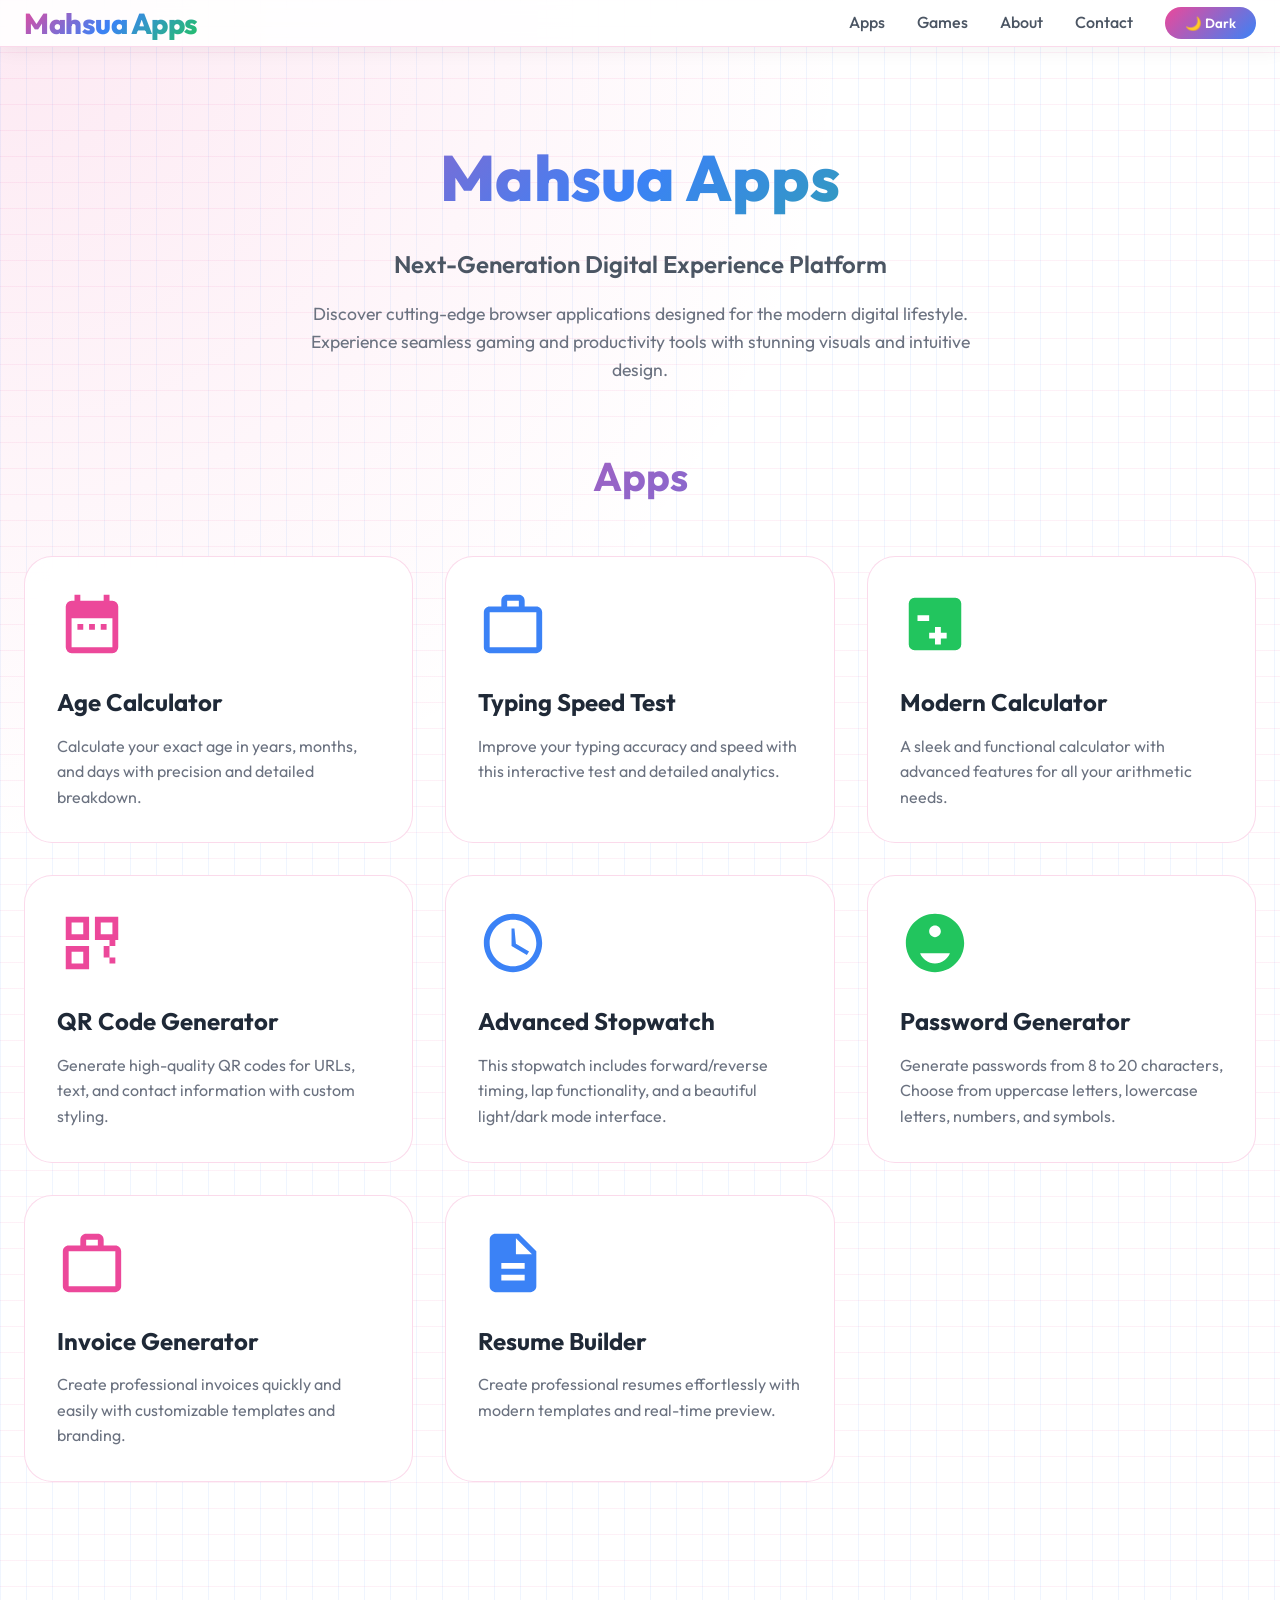
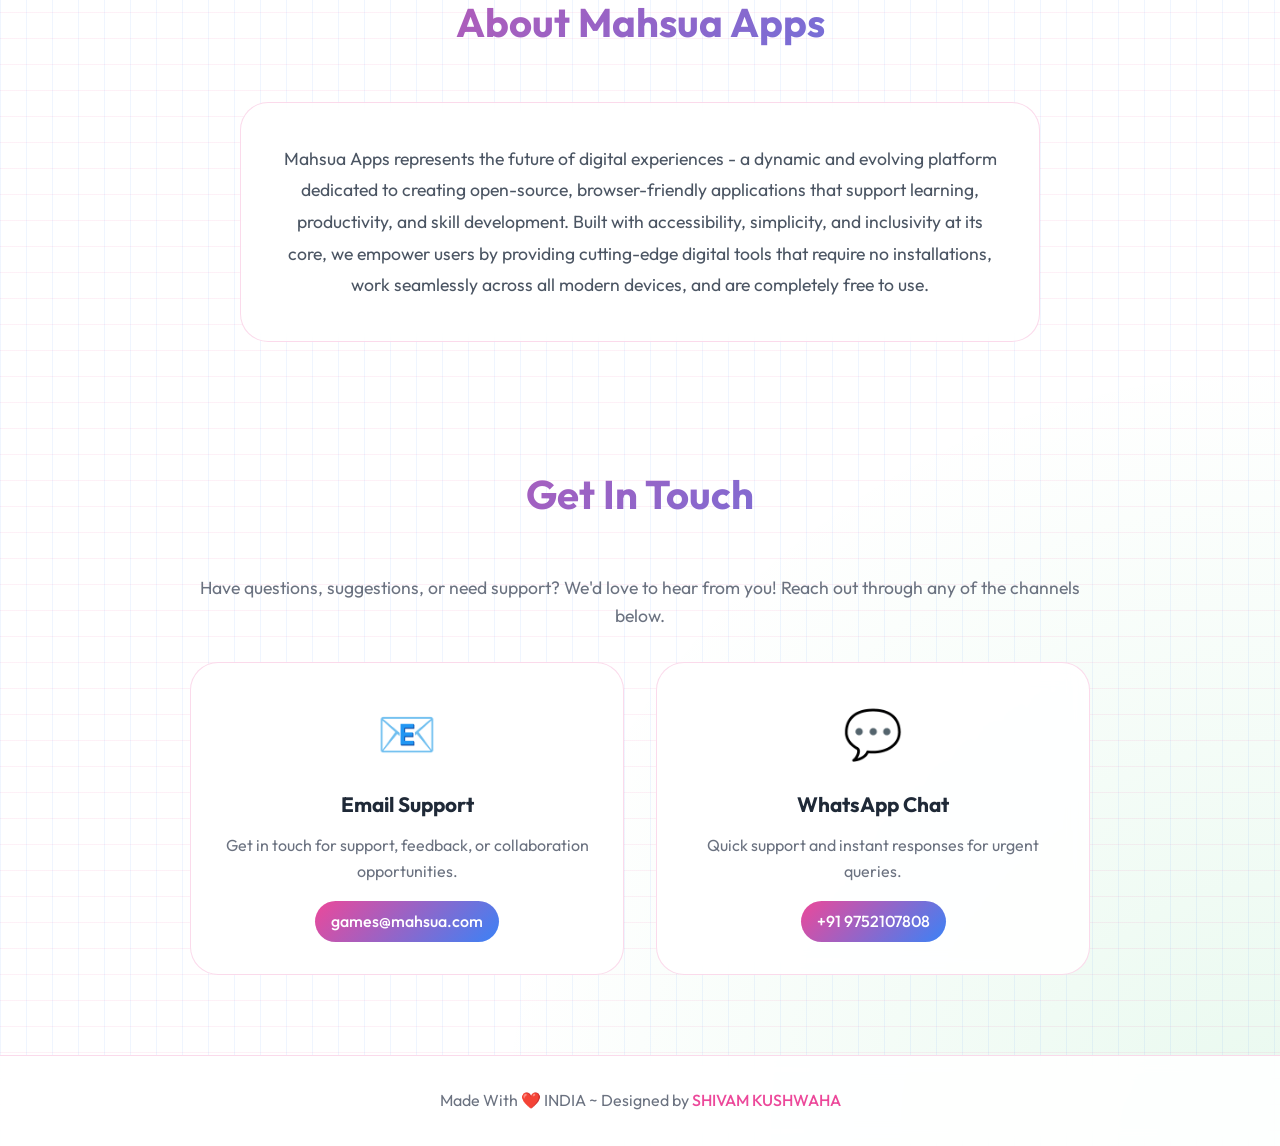
==== commit e2115cee: "Performace Improved" ====
--- a/index.html
+++ b/index.html
@@ -7,10 +7,10 @@
     <!-- Google tag (gtag.js) -->
     <script async src="https://www.googletagmanager.com/gtag/js?id=G-T3YBTXHNJY"></script>
     <script>
-    window.dataLayer = window.dataLayer || [];
-    function gtag(){dataLayer.push(arguments);}
-    gtag('js', new Date());
-    gtag('config', 'G-T3YBTXHNJY');
+        window.dataLayer = window.dataLayer || [];
+        function gtag(){dataLayer.push(arguments);}
+        gtag('js', new Date());
+        gtag('config', 'G-T3YBTXHNJY');
     </script>
     <meta charset="UTF-8">
     <meta name="viewport" content="width=device-width, initial-scale=1.0">
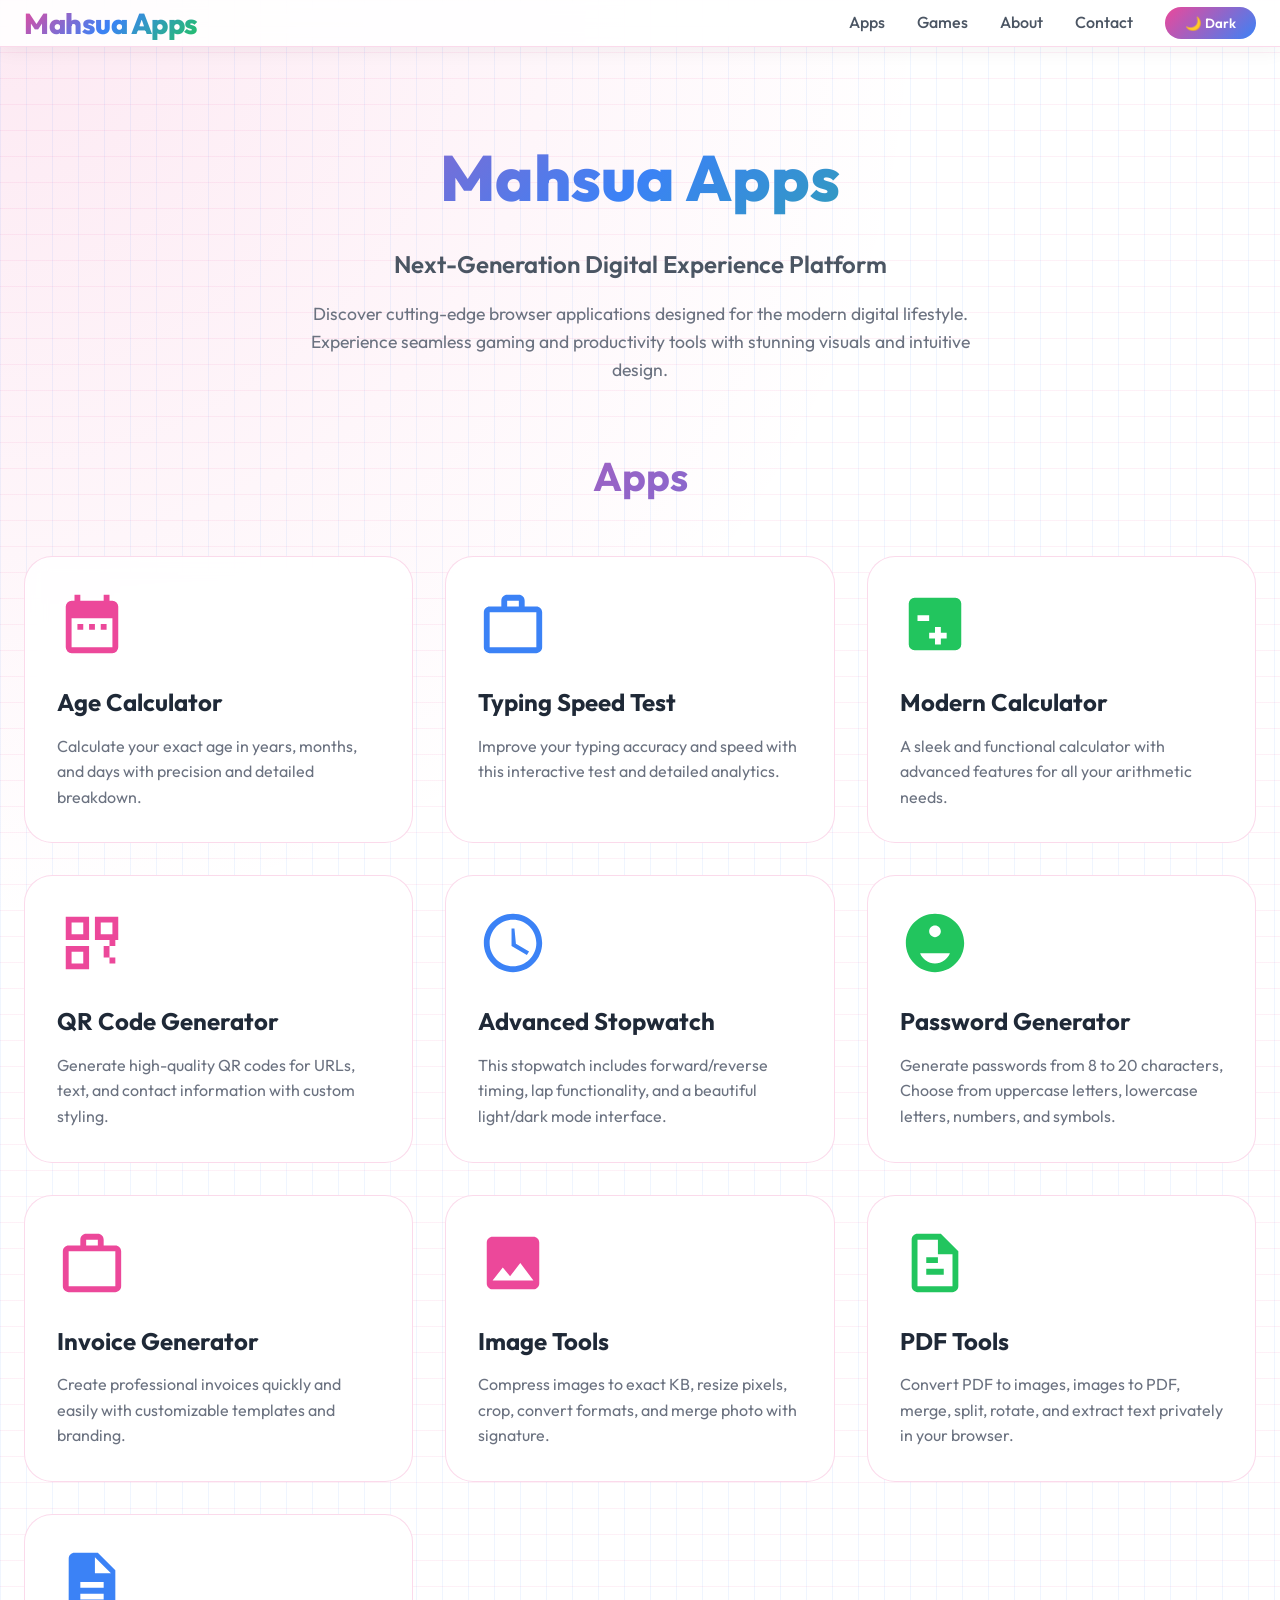
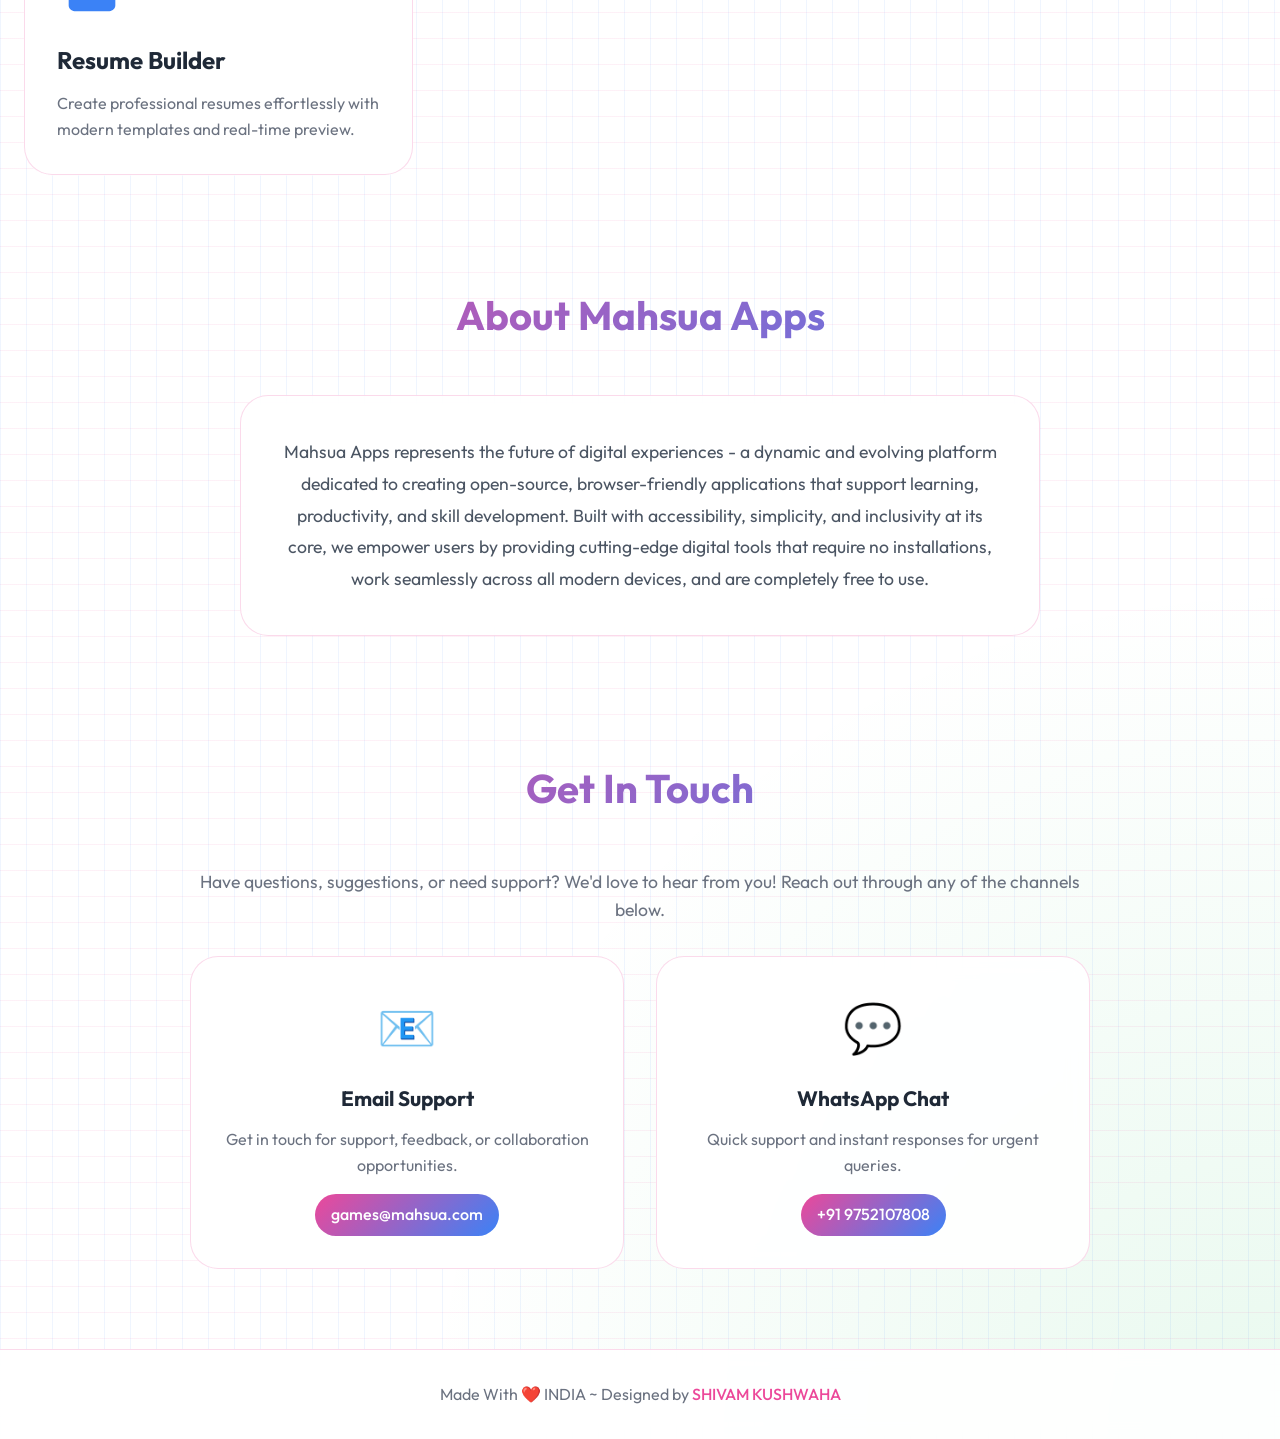
==== commit e4d03697: "Ready to test" ====
--- a/index.html
+++ b/index.html
@@ -249,6 +249,8 @@
         .tool.stop-watch { background-image: url('data:image/svg+xml;utf8,<svg xmlns="http://www.w3.org/2000/svg" fill="%233b82f6" viewBox="0 0 24 24"><path d="M12 2C6.48 2 2 6.48 2 12s4.48 10 10 10 10-4.48 10-10S17.52 2 12 2zm0 18c-4.41 0-8-3.59-8-8s3.59-8 8-8 8 3.59 8 8-3.59 8-8 8zm.5-13h-1v6l5.25 3.15.75-1.23-4.5-2.67z"/></svg>'); }
         .tool.password-generator { background-image: url('data:image/svg+xml;utf8,<svg xmlns="http://www.w3.org/2000/svg" fill="%2322c55e" viewBox="0 0 24 24"><path d="M12 2C6.48 2 2 6.48 2 12s4.48 10 10 10 10-4.48 10-10S17.52 2 12 2zm0 4c1.1 0 2 .9 2 2s-.9 2-2 2-2-.9-2-2 .9-2 2-2zm0 13c-2.33 0-4.31-1.46-5.11-3.5h10.22c-.8 2.04-2.78 3.5-5.11 3.5z"/></svg>'); }
         .tool.invoice-generator { background-image: url('data:image/svg+xml;utf8,<svg xmlns="http://www.w3.org/2000/svg" fill="%23ec489a" viewBox="0 0 24 24"><path d="M20 6h-4V4c0-1.1-.9-2-2-2h-4c-1.1 0-2 .9-2 2v2H4c-1.1 0-2 .9-2 2v12c0 1.1.9 2 2 2h16c1.1 0 2-.9 2-2V8c0-1.1-.9-2-2-2zM10 4h4v2h-4V4zm10 16H4V8h16v12z"/></svg>'); }
+        .tool.image-tools { background-image: url('data:image/svg+xml;utf8,<svg xmlns="http://www.w3.org/2000/svg" fill="%23ec489a" viewBox="0 0 24 24"><path d="M21 19V5c0-1.1-.9-2-2-2H5c-1.1 0-2 .9-2 2v14c0 1.1.9 2 2 2h14c1.1 0 2-.9 2-2zM8.5 13.5l2.5 3.01L14.5 12l4.5 6H5l3.5-4.5z"/></svg>'); }
+        .tool.pdf-tools { background-image: url('data:image/svg+xml;utf8,<svg xmlns="http://www.w3.org/2000/svg" fill="%2322c55e" viewBox="0 0 24 24"><path d="M14 2H6c-1.1 0-2 .9-2 2v16c0 1.1.9 2 2 2h12c1.1 0 2-.9 2-2V8l-6-6zm4 18H6V4h7v5h5v11zm-9-6h6v2H9v-2zm0-4h4v2H9v-2z"/></svg>'); }
         .tool.resume-builder { background-image: url('data:image/svg+xml;utf8,<svg xmlns="http://www.w3.org/2000/svg" fill="%233b82f6" viewBox="0 0 24 24"><path d="M14 2H6c-1.1 0-1.99.9-1.99 2L4 20c0 1.1.89 2 1.99 2H18c1.1 0 2-.9 2-2V8l-6-6zm2 16H8v-2h8v2zm0-4H8v-2h8v2zm-3-5V3.5L18.5 9H13z"/></svg>'); }
 
         .card h3 {
@@ -548,6 +550,20 @@
                     <div class="icon-box tool invoice-generator"></div>
                     <h3>Invoice Generator</h3>
                     <p>Create professional invoices quickly and easily with customizable templates and branding.</p>
+                </a>
+
+                <!-- Image Tools -->
+                <a href="./image-tools/index.html" class="card tool">
+                    <div class="icon-box tool image-tools"></div>
+                    <h3>Image Tools</h3>
+                    <p>Compress images to exact KB, resize pixels, crop, convert formats, and merge photo with signature.</p>
+                </a>
+
+                <!-- PDF Tools -->
+                <a href="./pdf-tools/index.html" class="card tool">
+                    <div class="icon-box tool pdf-tools"></div>
+                    <h3>PDF Tools</h3>
+                    <p>Convert PDF to images, images to PDF, merge, split, rotate, and extract text privately in your browser.</p>
                 </a>
 
                 <!-- Resume Builder -->
